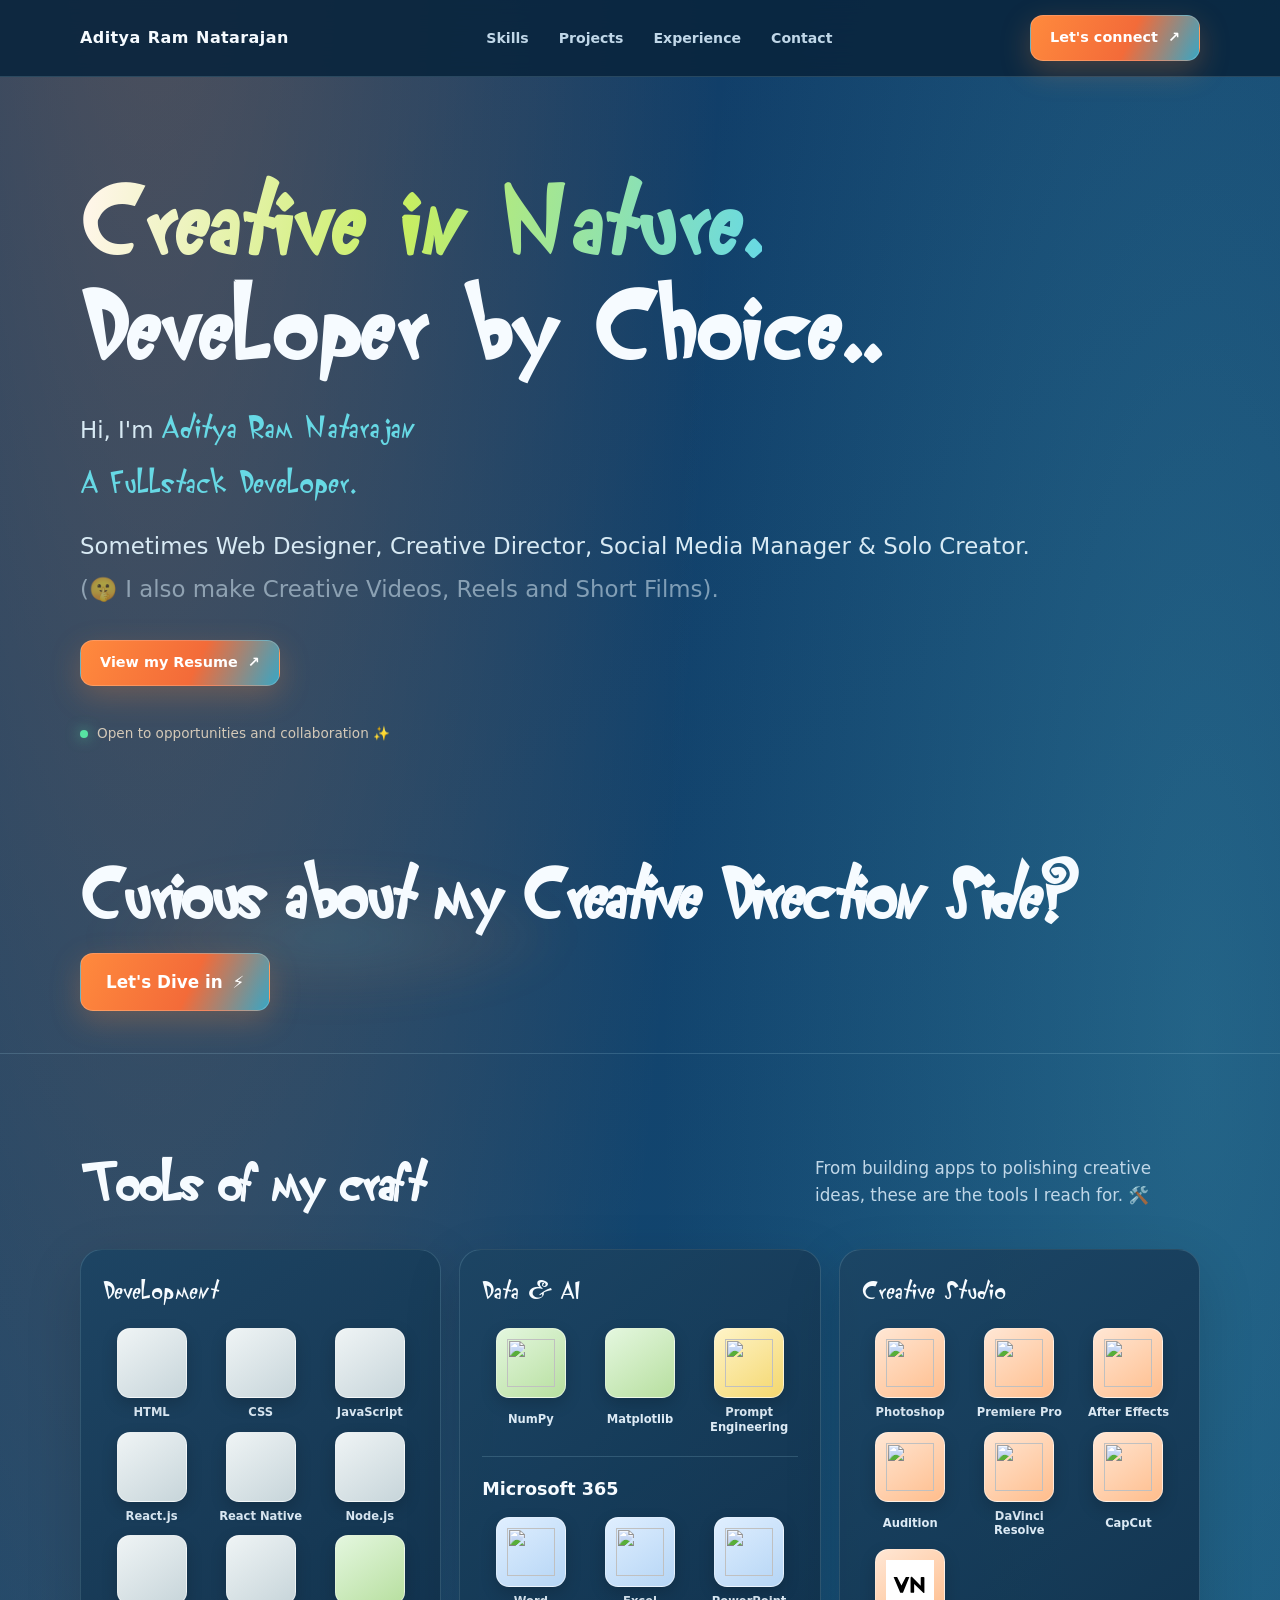
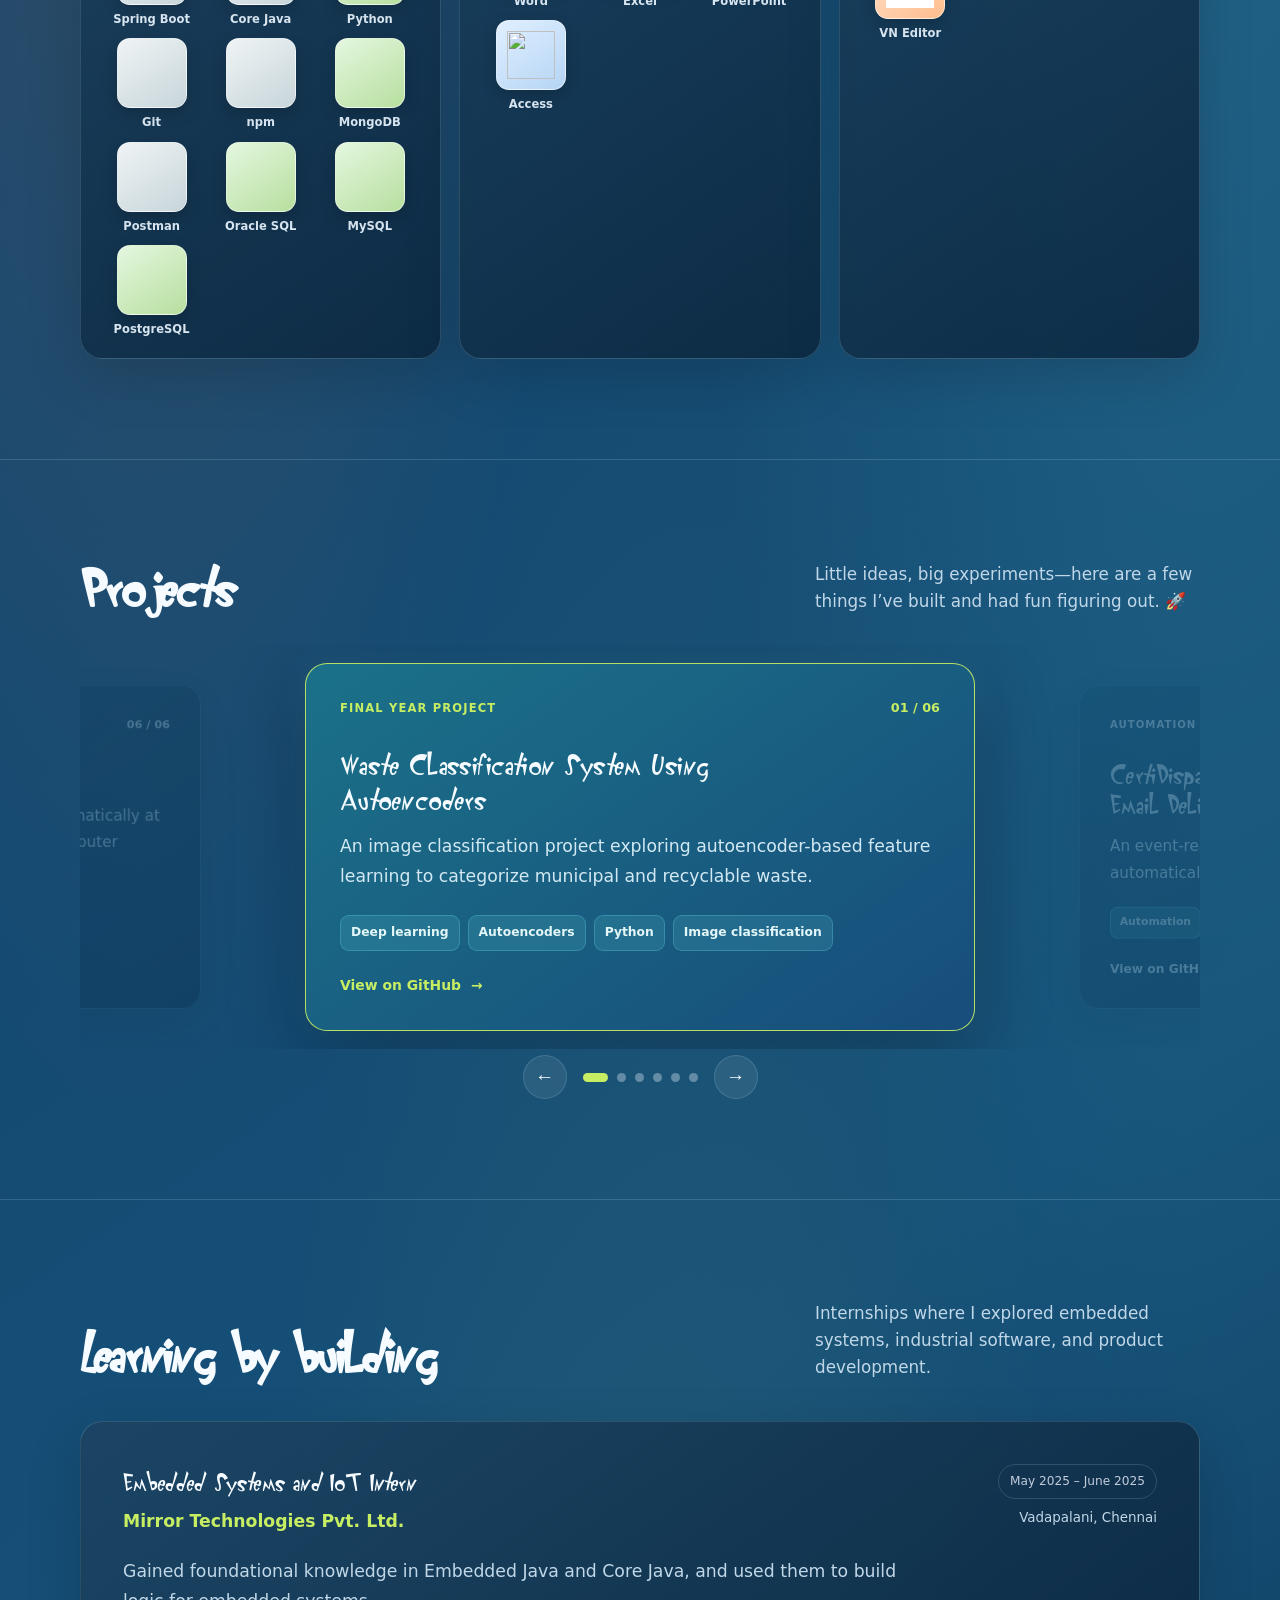
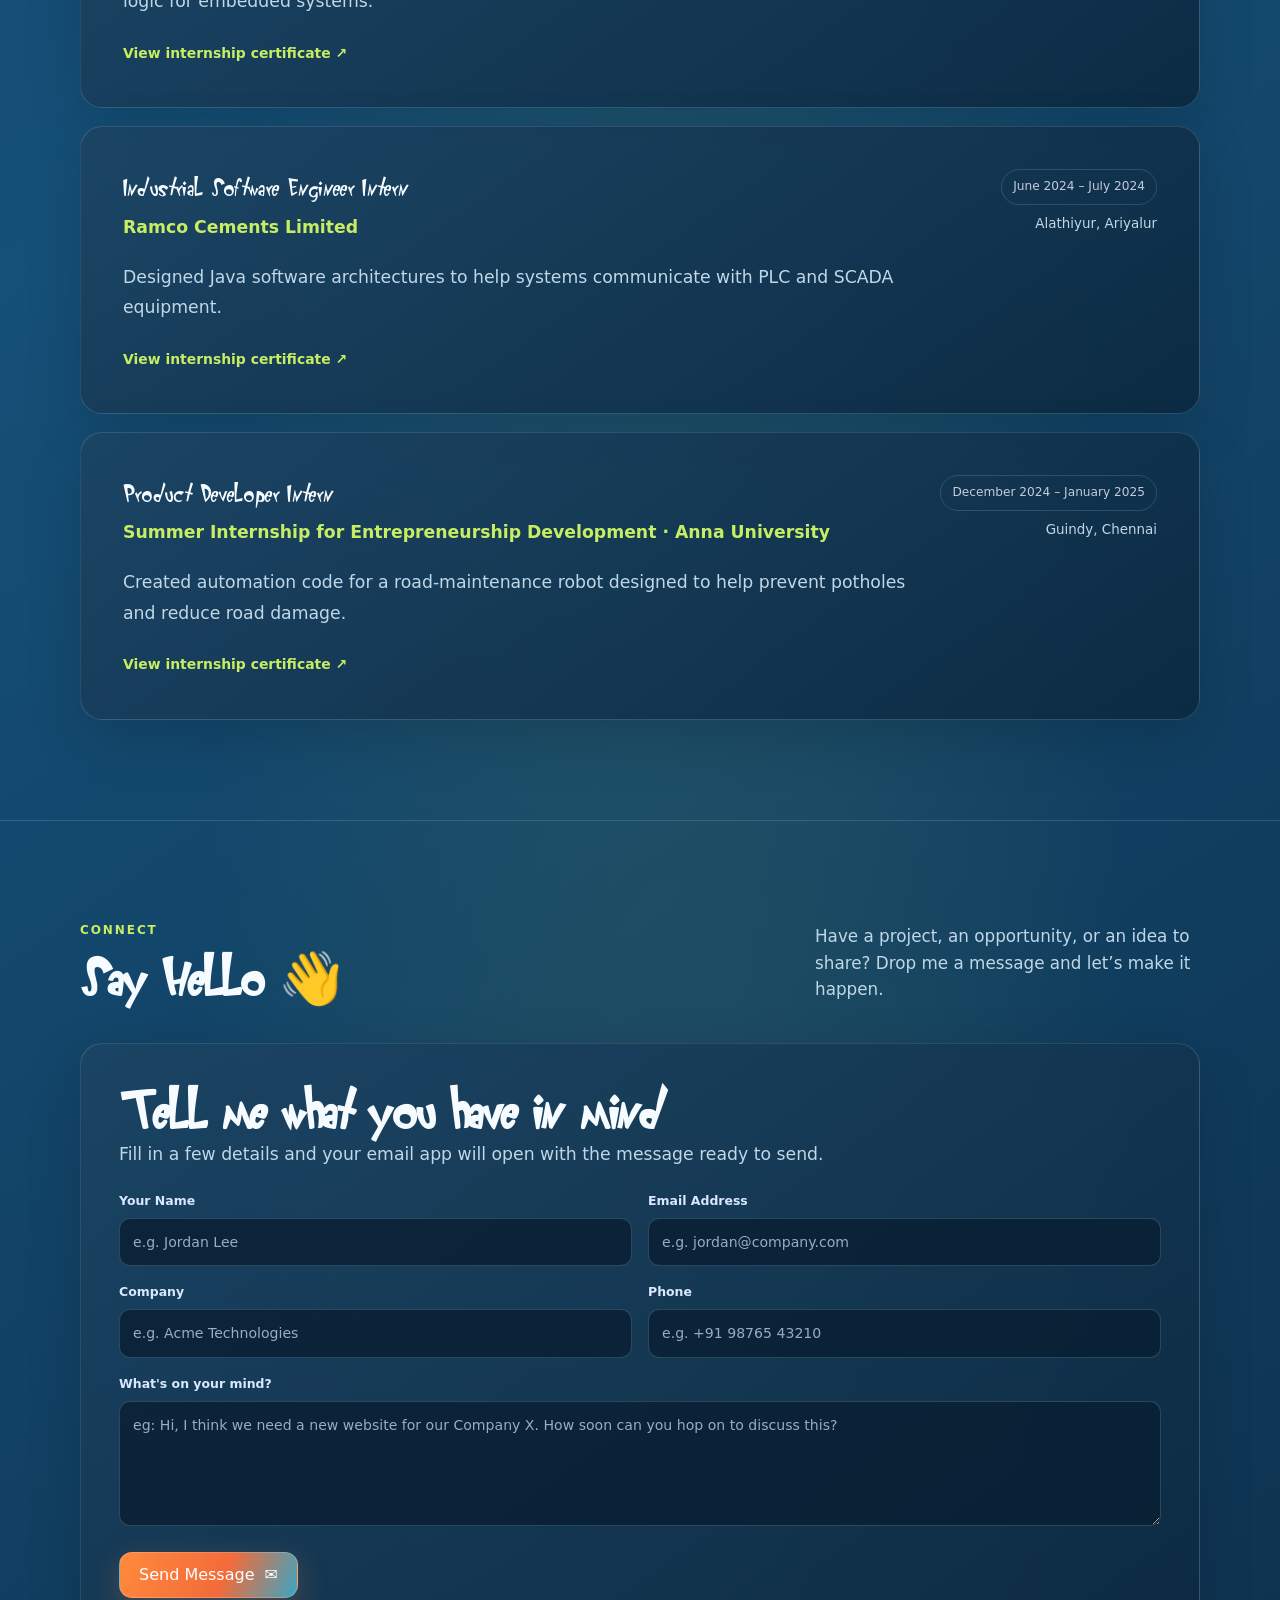
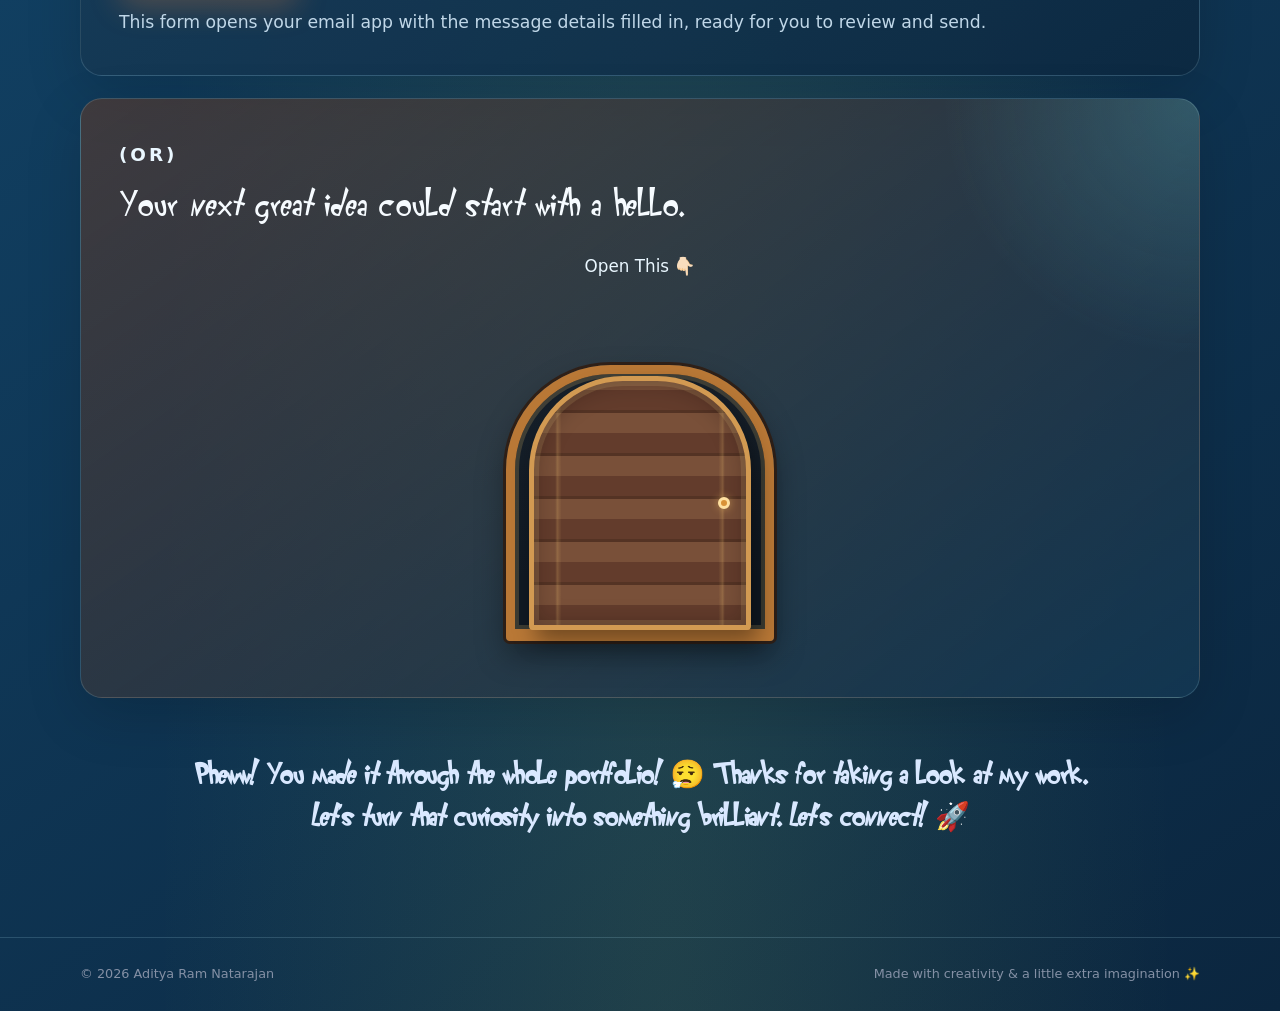
==== index.html @ f4329c9a "Rename Landing-Page.html to index.html" ====
<!DOCTYPE html>
<html lang="en">
<head>
  <meta charset="UTF-8">
  <meta name="viewport" content="width=device-width, initial-scale=1.0">
  <meta name="theme-color" content="#103b66">
  <meta name="description" content="Aditya Ram Natarajan's portfolio: creative work, developer projects, skills, experience, and contact information.">
  <title>About Me | Aditya Ram Natarajan</title>
  <link rel="preconnect" href="https://api.fontshare.com">
  <link href="https://api.fontshare.com/v2/css?f[]=clash-display@400,500,600,700,800&display=swap" rel="stylesheet">
  <link href="https://cdn.jsdelivr.net/gh/devicons/devicon@latest/devicon.min.css" rel="stylesheet">
  <link rel="icon" type="image/svg+xml" href="favicon.svg">
  <link rel="shortcut icon" href="favicon.svg" type="image/svg+xml">
  <link rel="stylesheet" href="Landing-Page.css">
</head>
<body>
  <div class="nsr-loader" id="nsrLoader" role="status" aria-label="Loading Aditya Ram Natarajan's portfolio">
    <div class="nsr-loader-chip" aria-hidden="true">
      <span>NSR</span>
    </div>
    <p class="nsr-loader-status" id="nsrLoaderStatus" aria-live="polite">SYSTEM INITIALIZING: STAGE RED...</p>
  </div>

  <header class="site-header">
    <nav class="nav container" aria-label="Main navigation">
      <a class="brand" href="#home">Aditya Ram Natarajan</a>
      <div class="nav-links">
        <a href="#skills">Skills</a>
        <a href="#projects">Projects</a>
        <a href="#experience">Experience</a>
        <a href="#contact">Contact</a>
      </div>
      <a class="button" href="#contact">Let's connect <span aria-hidden="true">↗</span></a>
    </nav>
  </header>

  <main>
    <section class="hero container" id="home">
      <div class="hero-copy">
        <h1><span class="gradient-text">Creative in Nature.</span><br>Developer by Choice..</h1>
        <p class="hero-description">
          Hi, I'm <span class="hero-name">Aditya Ram Natarajan</span><br>
          <span class="hero-name">A Fullstack Developer.</span>
        </p>
        <p class="hero-description">Sometimes Web Designer, Creative Director, Social Media Manager &amp; Solo Creator.<br><span class="quiet-flex">(🤫 I also make Creative Videos, Reels and Short Films).</span></p>
        <div class="hero-actions">
          <a class="button" href="Final_Resume_Updated_11-10.pdf" target="_blank" rel="noopener noreferrer">View my Resume <span aria-hidden="true">↗</span></a>
        </div>
        <span class="availability">Open to opportunities and collaboration ✨</span>
      </div>
    </section>

    <section class="dive-card container" aria-label="Behind the scenes">
      <div>
        <h2>Curious about my Creative Direction Side?</h2>
      </div>
      <a class="button" href="behind-the-scenes.html">Let's Dive in <span aria-hidden="true">⚡</span></a>
    </section>

    <section class="section" id="skills">
      <div class="container">
        <div class="section-heading">
          <div>
            <h2>Tools of my craft</h2>
          </div>
          <p class="section-intro">From building apps to polishing creative ideas, these are the tools I reach for. 🛠️</p>
        </div>
        <div class="skill-groups">
          <article class="skill-group">
            <h3>Development</h3>
            <div class="skill-tiles">
              <div class="skill-tile"><span class="skill-symbol"><i class="devicon-html5-plain colored" aria-hidden="true"></i></span><span>HTML</span></div>
              <div class="skill-tile"><span class="skill-symbol"><i class="devicon-css3-plain colored" aria-hidden="true"></i></span><span>CSS</span></div>
              <div class="skill-tile"><span class="skill-symbol"><i class="devicon-javascript-plain colored" aria-hidden="true"></i></span><span>JavaScript</span></div>
              <div class="skill-tile"><span class="skill-symbol"><i class="devicon-react-original colored" aria-hidden="true"></i></span><span>React.js</span></div>
              <div class="skill-tile"><span class="skill-symbol"><i class="devicon-react-original colored" aria-hidden="true"></i></span><span>React Native</span></div>
              <div class="skill-tile"><span class="skill-symbol"><i class="devicon-nodejs-plain colored" aria-hidden="true"></i></span><span>Node.js</span></div>
              <div class="skill-tile"><span class="skill-symbol"><i class="devicon-spring-original colored" aria-hidden="true"></i></span><span>Spring Boot</span></div>
              <div class="skill-tile"><span class="skill-symbol"><i class="devicon-java-plain colored" aria-hidden="true"></i></span><span>Core Java</span></div>
              <div class="skill-tile"><span class="skill-symbol data"><i class="devicon-python-plain colored" aria-hidden="true"></i></span><span>Python</span></div>
              <div class="skill-tile"><span class="skill-symbol"><i class="devicon-git-plain colored" aria-hidden="true"></i></span><span>Git</span></div>
              <div class="skill-tile"><span class="skill-symbol"><i class="devicon-npm-original-wordmark colored" aria-hidden="true"></i></span><span>npm</span></div>
              <div class="skill-tile"><span class="skill-symbol data"><i class="devicon-mongodb-plain colored" aria-hidden="true"></i></span><span>MongoDB</span></div>
              <div class="skill-tile"><span class="skill-symbol"><i class="devicon-postman-plain colored" aria-hidden="true"></i></span><span>Postman</span></div>
              <div class="skill-tile"><span class="skill-symbol data"><i class="devicon-oracle-original colored" aria-hidden="true"></i></span><span>Oracle SQL</span></div>
              <div class="skill-tile"><span class="skill-symbol data"><i class="devicon-mysql-plain colored" aria-hidden="true"></i></span><span>MySQL</span></div>
              <div class="skill-tile"><span class="skill-symbol data"><i class="devicon-postgresql-plain colored" aria-hidden="true"></i></span><span>PostgreSQL</span></div>
            </div>
          </article>

          <article class="skill-group">
            <h3>Data &amp; AI</h3>
            <div class="skill-tiles">
              <div class="skill-tile"><span class="skill-symbol data"><img src="https://img.icons8.com/color/96/numpy.png" alt="" aria-hidden="true"></span><span>NumPy</span></div>
              <div class="skill-tile"><span class="skill-symbol data"><i class="devicon-matplotlib-plain colored" aria-hidden="true"></i></span><span>Matplotlib</span></div>
              <div class="skill-tile"><span class="skill-symbol ai"><img src="https://img.icons8.com/fluency/96/claude.png" alt="" aria-hidden="true"></span><span>Prompt Engineering</span></div>
            </div>
            <h4 class="skill-subgroup-title">Microsoft 365</h4>
            <div class="skill-tiles">
              <div class="skill-tile"><span class="skill-symbol microsoft"><img src="https://img.icons8.com/color/96/microsoft-word-2019--v2.png" alt="" aria-hidden="true"></span><span>Word</span></div>
              <div class="skill-tile"><span class="skill-symbol microsoft"><img src="https://img.icons8.com/color/96/microsoft-excel-2019--v1.png" alt="" aria-hidden="true"></span><span>Excel</span></div>
              <div class="skill-tile"><span class="skill-symbol microsoft"><img src="https://img.icons8.com/color/96/microsoft-powerpoint-2019--v1.png" alt="" aria-hidden="true"></span><span>PowerPoint</span></div>
              <div class="skill-tile"><span class="skill-symbol microsoft"><img src="https://img.icons8.com/color/96/microsoft-access-2019--v1.png" alt="" aria-hidden="true"></span><span>Access</span></div>
            </div>
          </article>

          <article class="skill-group">
            <h3>Creative Studio</h3>
            <div class="skill-tiles">
              <div class="skill-tile"><span class="skill-symbol creative"><img src="https://img.icons8.com/color/96/adobe-photoshop.png" alt="" aria-hidden="true"></span><span>Photoshop</span></div>
              <div class="skill-tile"><span class="skill-symbol creative"><img src="https://img.icons8.com/color/96/adobe-premiere-pro.png" alt="" aria-hidden="true"></span><span>Premiere Pro</span></div>
              <div class="skill-tile"><span class="skill-symbol creative"><img src="https://img.icons8.com/color/96/adobe-after-effects.png" alt="" aria-hidden="true"></span><span>After Effects</span></div>
              <div class="skill-tile"><span class="skill-symbol creative"><img src="https://img.icons8.com/color/96/adobe-audition.png" alt="" aria-hidden="true"></span><span>Audition</span></div>
              <div class="skill-tile"><span class="skill-symbol creative"><img src="https://img.icons8.com/color/96/davinci-resolve.png" alt="" aria-hidden="true"></span><span>DaVinci Resolve</span></div>
              <div class="skill-tile"><span class="skill-symbol creative"><img src="https://upload.wikimedia.org/wikipedia/commons/0/0c/Capcut-icon.png" alt="" aria-hidden="true"></span><span>CapCut</span></div>
              <div class="skill-tile"><span class="skill-symbol creative"><img src="data:image/svg+xml,%3Csvg xmlns='http://www.w3.org/2000/svg' viewBox='0 0 600 600'%3E%3Crect width='600' height='600' fill='white'/%3E%3Cpath d='M95 211h44l54 109 55-109h44l-80 198h-34zM318 211q-11 0-11 12v176q0 11 11 11h23q11 0 11-11V299l114 110q14 11 14-7V222q0-11-11-11h-24q-11 0-11 11v101L321 207q-3-2-3 4z' fill='black'/%3E%3C/svg%3E" alt="" aria-hidden="true"></span><span>VN Editor</span></div>
            </div>
          </article>

        </div>
      </div>
    </section>

    <section class="section" id="projects">
      <div class="container">
        <div class="section-heading">
          <div>
            <h2>Projects</h2>
          </div>
          <p class="section-intro">Little ideas, big experiments—here are a few things I’ve built and had fun figuring out. 🚀</p>
        </div>
        <div class="project-carousel" aria-label="Project showcase">
          <div class="project-viewport" id="projectViewport">
            <div class="project-grid" id="projectTrack">
          <article class="project-card">
            <div>
              <div class="project-topline">
                <span class="project-type">Final year project</span>
                <span class="project-number">01 / 06</span>
              </div>
              <h3>Waste Classification System Using Autoencoders</h3>
              <p>An image classification project exploring autoencoder-based feature learning to categorize municipal and recyclable waste.</p>
              <div class="skill-list">
                <span class="tag">Deep learning</span>
                <span class="tag">Autoencoders</span>
                <span class="tag">Python</span>
                <span class="tag">Image classification</span>
              </div>
            </div>
            <div class="project-links">
              <a class="text-link" href="https://github.com/NitroBl4ze/Final-Year-Project" target="_blank" rel="noopener noreferrer">View on GitHub <span aria-hidden="true">→</span></a>
            </div>
          </article>

          <article class="project-card">
            <div>
              <div class="project-topline">
                <span class="project-type">Automation</span>
                <span class="project-number">02 / 06</span>
              </div>
              <h3>CertiDispatch: Automated Certificates &amp; Email Delivery</h3>
              <p>An event-ready tool that generates personalized certificates and automatically emails them to the addresses provided.</p>
              <div class="skill-list">
                <span class="tag">Automation</span>
                <span class="tag">SMTP</span>
                <span class="tag">Dynamic graphics</span>
                <span class="tag">Python</span>
              </div>
            </div>
            <div class="project-links">
              <a class="text-link" href="https://github.com/NitroBl4ze/Automated-Certificate-Generator" target="_blank" rel="noopener noreferrer">View on GitHub <span aria-hidden="true">→</span></a>
            </div>
          </article>

          <article class="project-card">
            <div>
              <div class="project-topline">
                <span class="project-type">Hackathon countdown</span>
                <span class="project-number">03 / 06</span>
              </div>
              <h3>24 Hours, One Big Hackathon</h3>
              <p>I made a countdown website for our college hackathon, so everyone could see exactly how long was left before the coding chaos began. ⏳</p>
              <div class="skill-list">
                <span class="tag">Web design</span>
                <span class="tag">Countdown timer</span>
                <span class="tag">Hackathon</span>
              </div>
            </div>
            <div class="project-links">
              <a class="text-link" href="https://github.com/NitroBl4ze/techno-a-thon-website-3" target="_blank" rel="noopener noreferrer">View on GitHub <span aria-hidden="true">→</span></a>
            </div>
          </article>

          <article class="project-card">
            <div>
              <div class="project-topline">
                <span class="project-type">Mini game</span>
                <span class="project-number">04 / 06</span>
              </div>
              <h3>Tic-Tac-Toe: Your Move!</h3>
              <p>Yep, it’s the classic Xs-and-Os showdown. I built it so you can start a quick match and see who’s the real champion. 🎮</p>
              <div class="skill-list">
                <span class="tag">JavaScript</span>
                <span class="tag">Game logic</span>
                <span class="tag">Interactive UI</span>
              </div>
            </div>
            <div class="project-links">
              <a class="text-link" href="https://github.com/NitroBl4ze/TIC-TAC-TOE" target="_blank" rel="noopener noreferrer">View on GitHub <span aria-hidden="true">→</span></a>
            </div>
          </article>

          <article class="project-card">
            <div>
              <div class="project-topline">
                <span class="project-type">Photo tool</span>
                <span class="project-number">05 / 06</span>
              </div>
              <h3>Photo Glow-Up</h3>
              <p>I added ready-to-use presets that give photos a quick glow-up right on the website. Pick a look, try it out, and see the difference. 📸</p>
              <div class="skill-list">
                <span class="tag">Image processing</span>
                <span class="tag">Photo presets</span>
                <span class="tag">Web app</span>
              </div>
            </div>
            <div class="project-links">
              <a class="text-link" href="https://github.com/NitroBl4ze/Photo-Enhancer" target="_blank" rel="noopener noreferrer">View on GitHub <span aria-hidden="true">→</span></a>
            </div>
          </article>

          <article class="project-card">
            <div>
              <div class="project-topline">
                <span class="project-type">Email automation</span>
                <span class="project-number">06 / 06</span>
              </div>
              <h3>Mail on Autopilot</h3>
              <p>Need an email to go out later? This project sends it automatically at the time you set—so you can schedule it and let the computer handle the clock. ✉️</p>
              <div class="skill-list">
                <span class="tag">Automation</span>
                <span class="tag">Email scheduling</span>
                <span class="tag">Python</span>
              </div>
            </div>
            <div class="project-links">
              <a class="text-link" href="https://github.com/NitroBl4ze/Autonomous_Mailer" target="_blank" rel="noopener noreferrer">View on GitHub <span aria-hidden="true">→</span></a>
            </div>
          </article>
        </div>
          </div>
          <div class="carousel-controls" aria-label="Project carousel controls">
            <button class="carousel-arrow" id="projectPrevious" type="button" aria-label="Previous project">←</button>
            <div class="project-dots" id="projectDots" aria-label="Choose a project"></div>
            <button class="carousel-arrow" id="projectNext" type="button" aria-label="Next project">→</button>
          </div>
          <p class="project-announcement" id="projectAnnouncement" aria-live="polite"></p>
        </div>
      </div>
    </section>

    <section class="section" id="experience">
      <div class="container">
        <div class="section-heading">
          <div>
            <h2>Learning by building</h2>
          </div>
          <p class="section-intro">Internships where I explored embedded systems, industrial software, and product development.</p>
        </div>
        <div class="experience-list">
          <article class="experience-card">
            <div class="experience-head">
              <div>
                <h3>Embedded Systems and IoT Intern</h3>
                <p class="experience-company">Mirror Technologies Pvt. Ltd.</p>
              </div>
              <div class="experience-meta">
                <span class="experience-period">May 2025 – June 2025</span>
                <span class="experience-location">Vadapalani, Chennai</span>
              </div>
            </div>
            <p>Gained foundational knowledge in Embedded Java and Core Java, and used them to build logic for embedded systems.</p>
            <a class="text-link experience-certificate" href="https://drive.google.com/file/d/11ELmcXrJ3m3q5NQqXTus9BMChPytBh-D/view" target="_blank" rel="noopener noreferrer">View internship certificate <span aria-hidden="true">↗</span></a>
          </article>

          <article class="experience-card">
            <div class="experience-head">
              <div>
                <h3>Industrial Software Engineer Intern</h3>
                <p class="experience-company">Ramco Cements Limited</p>
              </div>
              <div class="experience-meta">
                <span class="experience-period">June 2024 – July 2024</span>
                <span class="experience-location">Alathiyur, Ariyalur</span>
              </div>
            </div>
            <p>Designed Java software architectures to help systems communicate with PLC and SCADA equipment.</p>
            <a class="text-link experience-certificate" href="https://drive.google.com/file/d/19Kz7MckWPvyuQjIgIzLwN07X3yTgX30w/view" target="_blank" rel="noopener noreferrer">View internship certificate <span aria-hidden="true">↗</span></a>
          </article>

          <article class="experience-card">
            <div class="experience-head">
              <div>
                <h3>Product Developer Intern</h3>
                <p class="experience-company">Summer Internship for Entrepreneurship Development · Anna University</p>
              </div>
              <div class="experience-meta">
                <span class="experience-period">December 2024 – January 2025</span>
                <span class="experience-location">Guindy, Chennai</span>
              </div>
            </div>
            <p>Created automation code for a road-maintenance robot designed to help prevent potholes and reduce road damage.</p>
            <a class="text-link experience-certificate" href="https://drive.google.com/file/d/1A4L5hZHtPOMm3KbU3vC1iD2SVVCl8kJG/view?usp=sharing" target="_blank" rel="noopener noreferrer">View internship certificate <span aria-hidden="true">↗</span></a>
          </article>
        </div>
      </div>
    </section>

    <section class="section" id="contact">
      <div class="container">
        <div class="section-heading">
          <div>
            <p class="section-kicker">Connect</p>
            <h2>Say Hello 👋</h2>
          </div>
          <p class="section-intro">Have a project, an opportunity, or an idea to share? Drop me a message and let’s make it happen.</p>
        </div>
        <div class="contact-layout">
          <div class="contact-card">
            <h2>Tell me what you have in mind</h2>
            <p>Fill in a few details and your email app will open with the message ready to send.</p>
            <form class="contact-form" id="contactForm">
              <div class="form-field">
                <label for="contactName">Your Name</label>
                <input id="contactName" name="name" type="text" autocomplete="name" placeholder="e.g. Jordan Lee" required>
              </div>
              <div class="form-field">
                <label for="contactEmail">Email Address</label>
                <input id="contactEmail" name="email" type="email" autocomplete="email" placeholder="e.g. jordan@company.com" required>
              </div>
              <div class="form-field">
                <label for="contactCompany">Company</label>
                <input id="contactCompany" name="company" type="text" autocomplete="organization" placeholder="e.g. Acme Technologies">
              </div>
              <div class="form-field">
                <label for="contactPhone">Phone</label>
                <input id="contactPhone" name="phone" type="tel" autocomplete="tel" placeholder="e.g. +91 98765 43210">
              </div>
              <div class="form-field form-field-full">
                <label for="contactMessage">What's on your mind?</label>
                <textarea id="contactMessage" name="message" placeholder="eg: Hi, I think we need a new website for our Company X. How soon can you hop on to discuss this?" required></textarea>
              </div>
              <button class="button form-submit" type="submit">Send Message <span aria-hidden="true">✉️</span></button>
              <p class="form-note">This form opens your email app with the message details filled in, ready for you to review and send.</p>
            </form>
          </div>
          <aside class="contact-card contact-note">
            <p class="eyebrow contact-or">(OR)</p>
            <h3>Your next great idea could start with a hello.</h3>
            <div class="social-drawer" id="socialDrawer">
              <span class="drawer-prompt">Open This 👇🏻</span>
              <div class="drawer-stage">
                <div class="doorway" aria-hidden="true"></div>
                <div class="door-glow" aria-hidden="true"></div>
                <div class="door-panel" aria-hidden="true"></div>
                <div class="drawer-links" id="drawerLinks" inert>
                  <a class="drawer-link" href="https://www.instagram.com/adityaram.natarajan/" target="_blank" rel="noopener noreferrer" aria-label="Instagram" title="Instagram"><img src="https://img.icons8.com/fluency/96/instagram-new.png" alt="" aria-hidden="true"></a>
                  <a class="drawer-link" href="https://github.com/NitroBl4ze" target="_blank" rel="noopener noreferrer" aria-label="GitHub" title="GitHub"><img src="https://img.icons8.com/ios-filled/96/github.png" alt="" aria-hidden="true"></a>
                  <a class="drawer-link" href="https://www.linkedin.com/in/aditya-ram-vaitheeswaran/" target="_blank" rel="noopener noreferrer" aria-label="LinkedIn" title="LinkedIn"><img src="https://img.icons8.com/color/96/linkedin.png" alt="" aria-hidden="true"></a>
                  <a class="drawer-link" href="mailto:adityaramnatarajan@gmail.com" target="_blank" rel="noopener noreferrer" aria-label="Gmail" title="Gmail"><img src="https://img.icons8.com/color/96/gmail-new.png" alt="" aria-hidden="true"></a>
                  <a class="drawer-link" href="https://adityaram-workprofile-info.netlify.app" target="_blank" rel="noopener noreferrer" aria-label="Old website" title="Old website"><img src="https://img.icons8.com/color/96/domain.png" alt="" aria-hidden="true"></a>
                </div>
                <button class="drawer-trigger" id="drawerTrigger" type="button" aria-expanded="false" aria-controls="drawerLinks">
                  <span class="drawer-trigger-label">Open quick connect drawer</span>
                </button>
              </div>
            </div>
          </aside>
        </div>
        <h2 class="closing-note">Pheww! You made it through the whole portfolio! 😮‍💨 Thanks for taking a look at my work. Let’s turn that curiosity into something brilliant. Let’s connect! 🚀</h2>
      </div>
    </section>
  </main>

  <footer class="site-footer">
    <div class="footer-inner container">
      <span>© <span id="year">2026</span> Aditya Ram Natarajan</span>
      <span>Made with creativity &amp; a little extra imagination ✨</span>
    </div>
  </footer>
  <button class="rocket-button" id="rocketButton" type="button" aria-label="Launch rocket to scroll to top" title="Back to top" aria-hidden="true" disabled>🚀</button>
  <script>
    document.getElementById("year").textContent = new Date().getFullYear();

    const nsrLoader = document.getElementById("nsrLoader");
    const nsrLoaderStatus = document.getElementById("nsrLoaderStatus");
    const prefersReducedMotion = window.matchMedia("(prefers-reduced-motion: reduce)").matches;

    window.setTimeout(() => {
      nsrLoader.classList.add("is-ready");
      nsrLoaderStatus.textContent = "BLUE CHIP ACTIVATED // NSR EXPERIENCE READY";
    }, prefersReducedMotion ? 0 : 700);

    window.setTimeout(() => {
      nsrLoader.classList.add("is-hidden");
      nsrLoader.setAttribute("aria-hidden", "true");
    }, prefersReducedMotion ? 300 : 2100);

    const contactForm = document.getElementById("contactForm");
    contactForm.addEventListener("submit", (event) => {
      event.preventDefault();
      const formData = new FormData(contactForm);
      const message = [
        `Name: ${formData.get("name")}`,
        `Email: ${formData.get("email")}`,
        `Company: ${formData.get("company") || "Not provided"}`,
        `Phone: ${formData.get("phone") || "Not provided"}`,
        "",
        formData.get("message")
      ].join("\n");
      const subject = encodeURIComponent("Portfolio enquiry");
      window.location.href = `mailto:adityaramnatarajan@gmail.com?subject=${subject}&body=${encodeURIComponent(message)}`;
    });

    const socialDrawer = document.getElementById("socialDrawer");
    const drawerTrigger = document.getElementById("drawerTrigger");
    const drawerLinks = document.getElementById("drawerLinks");
    let drawerPinnedOpen = false;

    function setDrawerOpen(isOpen) {
      socialDrawer.classList.toggle("is-open", isOpen);
      drawerTrigger.setAttribute("aria-expanded", String(isOpen));
      drawerLinks.inert = !isOpen;
    }

    socialDrawer.addEventListener("pointerenter", () => setDrawerOpen(true));
    socialDrawer.addEventListener("pointerleave", () => {
      if (!drawerPinnedOpen && !socialDrawer.contains(document.activeElement)) {
        setDrawerOpen(false);
      }
    });
    socialDrawer.addEventListener("focusin", () => setDrawerOpen(true));
    socialDrawer.addEventListener("focusout", (event) => {
      if (!drawerPinnedOpen && !socialDrawer.matches(":hover") && !socialDrawer.contains(event.relatedTarget)) {
        setDrawerOpen(false);
      }
    });
    drawerTrigger.addEventListener("click", () => {
      drawerPinnedOpen = !drawerPinnedOpen;
      if (!drawerPinnedOpen) drawerTrigger.blur();
      setDrawerOpen(drawerPinnedOpen || socialDrawer.matches(":hover"));
    });

    const projectViewport = document.getElementById("projectViewport");
    const projectTrack = document.getElementById("projectTrack");
    const projectCards = Array.from(projectTrack.querySelectorAll(".project-card"));
    const projectDots = document.getElementById("projectDots");
    const projectAnnouncement = document.getElementById("projectAnnouncement");
    const reducedMotion = window.matchMedia("(prefers-reduced-motion: reduce)");
    const firstProjectClone = projectCards[0].cloneNode(true);
    const lastProjectClone = projectCards[projectCards.length - 1].cloneNode(true);
    firstProjectClone.dataset.clone = "true";
    lastProjectClone.dataset.clone = "true";
    const projectSlides = [lastProjectClone, ...projectCards, firstProjectClone];
    projectSlides.forEach((slide) => {
      slide.setAttribute("aria-hidden", "true");
      slide.inert = true;
    });
    projectTrack.insertBefore(lastProjectClone, projectCards[0]);
    projectTrack.append(firstProjectClone);
    let activeProject = 0;
    let activeProjectSlide = projectCards[0];
    let projectTimer;
    let pointerStartX = null;
    let pointerStartY = null;
    let suppressClick = false;

    const projectDotButtons = projectCards.map((card, index) => {
      const button = document.createElement("button");
      button.className = "project-dot";
      button.type = "button";
      button.setAttribute("aria-label", `Show project ${index + 1}: ${card.querySelector("h3").textContent}`);
      button.addEventListener("click", () => {
        const direction = index === 0 && activeProject === projectCards.length - 1
          ? 1
          : index === projectCards.length - 1 && activeProject === 0
            ? -1
            : index > activeProject ? 1 : -1;
        showProject(index, direction);
      });
      projectDots.append(button);
      return button;
    });

    function setActiveProjectSlide(slide) {
      activeProjectSlide = slide;
      projectSlides.forEach((projectSlide) => {
        const isActive = projectSlide === slide;
        projectSlide.classList.toggle("is-active", isActive);
        projectSlide.setAttribute("aria-hidden", String(!isActive || projectSlide.dataset.clone === "true"));
        projectSlide.inert = !isActive || projectSlide.dataset.clone === "true";
      });
      const centeredOffset = (projectViewport.clientWidth - slide.offsetWidth) / 2 - slide.offsetLeft;
      projectTrack.style.transform = `translateX(${centeredOffset}px)`;
    }

    function showProject(index, direction = 1) {
      const previousProject = activeProject;
      activeProject = (index + projectCards.length) % projectCards.length;
      const isForwardWrap = previousProject === projectCards.length - 1 && activeProject === 0 && direction > 0;
      const isBackwardWrap = previousProject === 0 && activeProject === projectCards.length - 1 && direction < 0;
      const targetSlide = isForwardWrap
        ? firstProjectClone
        : isBackwardWrap ? lastProjectClone : projectCards[activeProject];
      setActiveProjectSlide(targetSlide);
      projectDotButtons.forEach((button, buttonIndex) => {
        button.setAttribute("aria-current", String(buttonIndex === activeProject));
      });
      projectAnnouncement.textContent = `Project ${activeProject + 1} of ${projectCards.length}: ${projectCards[activeProject].querySelector("h3").textContent}`;
    }

    projectTrack.addEventListener("transitionend", (event) => {
      if (event.target !== projectTrack || event.propertyName !== "transform") return;
      if (activeProjectSlide !== firstProjectClone && activeProjectSlide !== lastProjectClone) return;

      projectTrack.style.transition = "none";
      setActiveProjectSlide(projectCards[activeProject]);
      void projectTrack.offsetWidth;
      projectTrack.style.transition = "";
    });

    function stopProjectTimer() {
      window.clearInterval(projectTimer);
      projectTimer = undefined;
    }

    function startProjectTimer() {
      stopProjectTimer();
      if (!reducedMotion.matches && !document.hidden) {
        projectTimer = window.setInterval(() => showProject(activeProject + 1), 6000);
      }
    }

    document.getElementById("projectNext").addEventListener("click", () => showProject(activeProject + 1, 1));
    document.getElementById("projectPrevious").onclick = () => showProject(activeProject - 1, -1);
    projectViewport.addEventListener("pointerdown", (event) => {
      if (event.pointerType === "mouse" && event.button !== 0) return;
      pointerStartX = event.clientX;
      pointerStartY = event.clientY;
    });
    projectViewport.addEventListener("pointerup", (event) => {
      if (pointerStartX === null || pointerStartY === null) return;
      const deltaX = event.clientX - pointerStartX;
      const deltaY = event.clientY - pointerStartY;
      if (Math.abs(deltaX) > 45 && Math.abs(deltaX) > Math.abs(deltaY)) {
        showProject(activeProject + (deltaX > 0 ? 1 : -1), deltaX > 0 ? 1 : -1);
        suppressClick = true;
        window.setTimeout(() => { suppressClick = false; }, 0);
      }
      pointerStartX = null;
      pointerStartY = null;
    });
    projectViewport.addEventListener("pointercancel", () => {
      pointerStartX = null;
      pointerStartY = null;
    });
    projectViewport.addEventListener("click", (event) => {
      if (suppressClick) {
        event.preventDefault();
        event.stopPropagation();
        suppressClick = false;
      }
    }, true);
    projectViewport.addEventListener("mouseenter", stopProjectTimer);
    projectViewport.addEventListener("mouseleave", startProjectTimer);
    projectViewport.addEventListener("focusin", stopProjectTimer);
    projectViewport.addEventListener("focusout", (event) => {
      if (!projectViewport.contains(event.relatedTarget)) startProjectTimer();
    });
    document.addEventListener("visibilitychange", startProjectTimer);
    reducedMotion.addEventListener("change", startProjectTimer);
    window.addEventListener("resize", () => showProject(activeProject));
    projectTrack.style.transition = "none";
    showProject(0);
    void projectTrack.offsetWidth;
    projectTrack.style.transition = "";
    startProjectTimer();

    const rocketButton = document.getElementById("rocketButton");
    const contactSection = document.getElementById("contact");
    const contactObserver = new IntersectionObserver(([entry]) => {
      const shouldShow = entry.isIntersecting || entry.boundingClientRect.top < 0;
      rocketButton.classList.toggle("is-visible", shouldShow);
      rocketButton.setAttribute("aria-hidden", String(!shouldShow));
      rocketButton.disabled = !shouldShow;
    });
    contactObserver.observe(contactSection);

    rocketButton.addEventListener("click", () => {
      rocketButton.classList.remove("launching");
      void rocketButton.offsetWidth;
      rocketButton.classList.add("launching");
      window.scrollTo({ top: 0, behavior: "smooth" });
      rocketButton.addEventListener("animationend", () => {
        rocketButton.classList.remove("launching");
      }, { once: true });
    });
  </script>
</body>
</html>
---- Landing-Page.css ----
@font-face {
      font-family: "Klunder Script";
      src: url("./Klunder-Script-Regular.otf") format("opentype");
      font-style: normal;
      font-weight: 400;
      font-display: swap;
    }

    :root {
      color-scheme: dark;
      --bg: #101a32;
      --surface: rgba(21, 34, 61, 0.86);
      --surface-strong: #15223d;
      --text: #f5f8ff;
      --muted: #b7c5dc;
      --line: rgba(177, 204, 245, 0.17);
      --red: #e63946;
      --gold: #ffffff;
      --blue: #244d8f;
      --cyan: #8cc8ff;
      --page-width: 1120px;
    }

    *,
    *::before,
    *::after {
      box-sizing: border-box;
    }

    html {
      scroll-behavior: smooth;
      scroll-padding-top: 90px;
    }

    body {
      margin: 0;
      overflow-x: hidden;
      background:
        radial-gradient(ellipse at 12% -8%, rgba(230, 57, 70, 0.24), transparent 36rem),
        radial-gradient(ellipse at 94% 18%, rgba(50, 102, 184, 0.22), transparent 34rem),
        linear-gradient(145deg, #101a32 0%, #152748 52%, #0b1222 100%);
      color: var(--text);
      font-family: "Clash Display", Inter, ui-sans-serif, system-ui, -apple-system, BlinkMacSystemFont, "Segoe UI", sans-serif;
      line-height: 1.6;
    }

    h1,
    h2,
    h3 {
      font-family: "Klunder Script", "Brush Script MT", "Segoe Script", cursive;
      font-weight: 500;
      letter-spacing: 0;
    }

    a {
      color: inherit;
      text-decoration: none;
    }

    button,
    a {
      -webkit-tap-highlight-color: transparent;
    }

    a:focus-visible,
    button:focus-visible {
      outline: 3px solid var(--cyan);
      outline-offset: 4px;
    }

    .container {
      width: min(var(--page-width), calc(100% - 48px));
      margin-inline: auto;
    }

    .site-header {
      position: sticky;
      z-index: 10;
      top: 0;
      border-bottom: 1px solid var(--line);
      background: rgba(12, 20, 39, 0.88);
      backdrop-filter: blur(18px);
    }

    .nav {
      display: flex;
      min-height: 76px;
      align-items: center;
      justify-content: space-between;
      gap: 24px;
    }

    .brand {
      display: inline-flex;
      align-items: center;
      gap: 12px;
      font-size: 1rem;
      font-weight: 600;
      letter-spacing: 0.025em;
      word-spacing: 0.08em;
    }

    .nav-links {
      display: flex;
      align-items: center;
      gap: clamp(14px, 2.5vw, 30px);
      color: var(--muted);
      font-size: 0.88rem;
      font-weight: 600;
    }

    .nav-links a,
    .text-link {
      transition: color 180ms ease;
    }

    .nav-links a:hover,
    .text-link:hover {
      color: white;
    }

    .button {
      display: inline-flex;
      min-height: 46px;
      align-items: center;
      justify-content: center;
      gap: 10px;
      padding: 0 19px;
      border: 1px solid rgba(255, 255, 255, 0.18);
      border-radius: 13px;
      background: linear-gradient(115deg, #e63946, #bf263c 58%, #244d8f);
      box-shadow: 0 10px 30px rgba(230, 57, 70, 0.24);
      color: white;
      font-size: 0.9rem;
      font-weight: 750;
      transition: transform 180ms ease, box-shadow 180ms ease;
    }

    .button:hover {
      transform: translateY(-2px);
      box-shadow: 0 14px 34px rgba(230, 57, 70, 0.36);
    }

    .button-secondary {
      border-color: var(--line);
      background: rgba(255, 255, 255, 0.055);
      box-shadow: none;
      color: #e9eef8;
    }

    .hero {
      position: relative;
      display: grid;
      min-height: min(760px, calc(100svh - 76px));
      grid-template-columns: minmax(0, 1fr);
      align-items: center;
      padding-block: 92px 104px;
    }

    .hero-copy {
      position: relative;
      z-index: 1;
    }

    .eyebrow {
      display: inline-flex;
      align-items: center;
      gap: 10px;
      margin: 0 0 22px;
      color: #d5e5ff;
      font-size: 0.75rem;
      font-weight: 800;
      letter-spacing: 0.16em;
      text-transform: uppercase;
    }

    .eyebrow::before {
      width: 26px;
      height: 1px;
      background: linear-gradient(90deg, var(--red), var(--cyan));
      content: "";
    }

    h1,
    h2,
    h3,
    p {
      margin-top: 0;
    }

    p {
      font-size: 1.05rem;
    }

    h1 {
      max-width: none;
      margin-bottom: 22px;
      font-size: clamp(3.1rem, 7.3vw, 6.4rem);
      font-weight: 850;
      letter-spacing: 0;
      line-height: 1.12;
    }

    .gradient-text {
      background: linear-gradient(100deg, #ffffff 2%, #cfe2ff 45%, #f2f6ff 100%);
      background-clip: text;
      -webkit-text-fill-color: transparent;
    }

    .hero-description {
      max-width: none;
      margin-bottom: 30px;
      color: #d4c9b8;
      font-size: clamp(1.25rem, 2vw, 1.43rem);
      line-height: 1.85;
    }

    .hero-name {
      color: var(--cyan);
      font-family: "Klunder Script", "Brush Script MT", "Segoe Script", cursive;
      font-size: 1.3em;
      font-weight: 400;
      letter-spacing: 0;
    }

    .hero-description + .hero-description {
      margin-top: -15px;
    }

    .quiet-flex {
      color: #c5d0e2;
      opacity: 0.58;
      transition: opacity 180ms ease;
    }

    .quiet-flex:hover {
      opacity: 0.82;
    }

    .hero-actions {
      display: flex;
      flex-wrap: wrap;
      gap: 12px;
      margin-bottom: 34px;
    }

    .availability {
      display: inline-flex;
      align-items: center;
      gap: 9px;
      color: #d4c9b8;
      font-size: 0.85rem;
    }

    .availability::before {
      width: 8px;
      height: 8px;
      border-radius: 50%;
      background: #57e4a2;
      box-shadow: 0 0 14px rgba(87, 228, 162, 0.75);
      content: "";
    }

    .section {
      padding-block: 100px;
      border-top: 1px solid var(--line);
    }

    .section-heading {
      display: flex;
      align-items: end;
      justify-content: space-between;
      gap: 28px;
      margin-bottom: 38px;
    }

    .section-kicker {
      margin-bottom: 9px;
      color: #b8d7ff;
      font-size: 0.75rem;
      font-weight: 800;
      letter-spacing: 0.16em;
      text-transform: uppercase;
    }

    h2 {
      margin-bottom: 0;
      font-size: clamp(2rem, 4vw, 3.25rem);
      font-weight: 820;
      letter-spacing: -0.055em;
      line-height: 1.1;
    }

    .section-intro {
      max-width: 385px;
      margin-bottom: 2px;
      color: var(--muted);
      font-size: 1.05rem;
    }

    #skills .section-heading,
    #projects .section-heading {
      align-items: flex-end;
      justify-content: space-between;
      flex-direction: row;
      gap: 28px;
    }

    #skills .section-intro,
    #projects .section-intro {
      max-width: 385px;
      margin: 0 0 2px;
    }

    .skills-grid {
      display: grid;
      grid-template-columns: repeat(3, minmax(0, 1fr));
      gap: 18px;
    }

    .panel,
    .project-card,
    .experience-card,
    .contact-card {
      border: 1px solid var(--line);
      border-radius: 22px;
      background: linear-gradient(145deg, rgba(28, 46, 78, 0.88), rgba(13, 24, 45, 0.88));
      box-shadow: 0 18px 55px rgba(0, 0, 0, 0.15);
    }

    .panel {
      padding: 25px;
    }

    .panel h3,
    .project-card h3 {
      margin-bottom: 17px;
      font-size: 1.1rem;
      letter-spacing: -0.02em;
    }

    .panel-icon {
      display: grid;
      width: 42px;
      height: 42px;
      margin-bottom: 20px;
      place-items: center;
      border: 1px solid rgba(255, 255, 255, 0.1);
      border-radius: 13px;
      background: linear-gradient(140deg, rgba(230, 57, 70, 0.25), rgba(76, 135, 211, 0.22));
      font-size: 1.2rem;
    }

    .skill-list {
      display: flex;
      flex-wrap: wrap;
      gap: 8px;
    }

    .tag {
      display: inline-flex;
      align-items: center;
      padding: 7px 10px;
      border: 1px solid rgba(176, 195, 226, 0.13);
      border-radius: 9px;
      background: rgba(7, 11, 20, 0.48);
      color: #c9d3e3;
      font-size: 0.77rem;
      font-weight: 620;
    }

    .project-grid {
      display: grid;
      grid-template-columns: repeat(2, minmax(0, 1fr));
      gap: 20px;
    }

    .project-card {
      position: relative;
      display: flex;
      min-height: 360px;
      flex-direction: column;
      justify-content: space-between;
      overflow: hidden;
      padding: 28px;
      transition: transform 200ms ease, border-color 200ms ease;
    }

    .project-card:hover {
      transform: translateY(-5px);
      border-color: rgba(140, 200, 255, 0.4);
    }

    .project-card::before {
      position: absolute;
      top: -110px;
      right: -90px;
      width: 250px;
      height: 250px;
      border-radius: 50%;
      background: radial-gradient(circle, rgba(230, 57, 70, 0.2), transparent 68%);
      content: "";
      pointer-events: none;
    }

    .project-card:nth-child(2)::before {
      background: radial-gradient(circle, rgba(76, 135, 211, 0.2), transparent 68%);
    }

    .project-topline,
    .project-links {
      display: flex;
      align-items: center;
      justify-content: space-between;
      gap: 14px;
    }

    .project-type {
      color: #b8d7ff;
      font-size: 0.72rem;
      font-weight: 800;
      letter-spacing: 0.1em;
      text-transform: uppercase;
    }

    .project-number {
      color: rgba(199, 211, 232, 0.48);
      font-size: 0.8rem;
      font-weight: 750;
    }

    .project-card h3 {
      max-width: 460px;
      margin-top: 30px;
      margin-bottom: 13px;
      font-size: clamp(1.35rem, 2.5vw, 1.75rem);
      line-height: 1.24;
    }

    .project-card p,
    .experience-card p {
      color: var(--muted);
      font-size: 1.08rem;
      line-height: 1.75;
    }

    .project-card p {
      margin-bottom: 24px;
    }

    .project-links {
      justify-content: flex-start;
      margin-top: 23px;
    }

    .text-link {
      color: #b8d7ff;
      font-size: 0.87rem;
      font-weight: 750;
    }

    .text-link span {
      display: inline-block;
      margin-left: 5px;
      transition: transform 180ms ease;
    }

    .text-link:hover span {
      transform: translateX(4px);
    }

    .experience-card {
      position: relative;
      padding: clamp(24px, 5vw, 42px);
      transition: transform 260ms cubic-bezier(0.2, 0.75, 0.25, 1), box-shadow 260ms ease, border-color 260ms ease;
    }

    .experience-card:hover {
      z-index: 1;
      transform: scale(1.02);
      border-color: rgba(199, 238, 98, 0.48);
      box-shadow: 0 24px 58px rgba(0, 0, 0, 0.28);
    }

    .experience-list {
      display: grid;
      gap: 18px;
    }

    .experience-head {
      display: flex;
      align-items: flex-start;
      justify-content: space-between;
      gap: 22px;
      margin-bottom: 20px;
    }

    .experience-head h3 {
      margin-bottom: 5px;
      font-size: 1.45rem;
      letter-spacing: -0.035em;
    }

    .experience-company {
      margin: 0;
      color: #b8d7ff !important;
      font-weight: 650;
    }

    .experience-period {
      flex: 0 0 auto;
      padding: 7px 11px;
      border: 1px solid var(--line);
      border-radius: 999px;
      color: #c2ccdc;
      font-size: 0.76rem;
    }

    .experience-meta {
      display: grid;
      justify-items: end;
      gap: 8px;
      text-align: right;
    }

    .experience-location {
      color: var(--muted);
      font-size: 0.84rem;
    }

    .experience-card > p {
      max-width: 800px;
    }

    .experience-certificate {
      display: inline-flex;
      margin-top: 8px;
    }

    .takeaways {
      display: grid;
      grid-template-columns: repeat(3, minmax(0, 1fr));
      gap: 12px;
      margin: 24px 0 0;
      padding: 0;
      list-style: none;
    }

    .takeaways li {
      padding: 16px;
      border: 1px solid rgba(176, 195, 226, 0.11);
      border-radius: 14px;
      background: rgba(8, 12, 21, 0.38);
      color: #c6d0e0;
      font-size: 0.84rem;
      line-height: 1.65;
    }

    .takeaways li::before {
      display: block;
      margin-bottom: 8px;
      color: #e63946;
      content: "✳";
    }

    .contact-layout {
      display: grid;
      grid-template-columns: minmax(0, 1fr);
      gap: 22px;
    }

    .contact-card {
      padding: clamp(24px, 4vw, 38px);
    }

    .contact-card h3 {
      margin-bottom: 10px;
      font-size: 1.35rem;
      letter-spacing: -0.035em;
    }

    .contact-card p {
      color: var(--muted);
      font-size: 1.08rem;
      line-height: 1.75;
    }

    .contact-card .button {
      margin-top: 10px;
    }

    .social-links {
      display: flex;
      flex-wrap: wrap;
      gap: 10px;
      margin-top: 20px;
    }

    .social-link {
      padding: 9px 13px;
      border: 1px solid var(--line);
      border-radius: 10px;
      color: #d8e1f0;
      font-size: 0.84rem;
      font-weight: 650;
      transition: border-color 180ms ease, color 180ms ease;
    }

    .social-link:hover {
      border-color: rgba(140, 200, 255, 0.55);
      color: white;
    }

    .contact-note {
      display: flex;
      min-height: 100%;
      flex-direction: column;
      justify-content: center;
      background:
        radial-gradient(circle at 100% 0%, rgba(76, 135, 211, 0.22), transparent 16rem),
        linear-gradient(145deg, rgba(77, 27, 43, 0.55), rgba(18, 36, 66, 0.9));
    }

    .contact-note .eyebrow {
      margin-bottom: 13px;
    }

    .contact-note h3 {
      font-size: clamp(1.6rem, 3vw, 2.1rem);
      line-height: 1.2;
    }

    .site-footer {
      padding-block: 26px;
      border-top: 1px solid var(--line);
      color: #8490a5;
      font-size: 0.8rem;
    }

    .script-label {
      color: #d5e5ff;
      font-family: "Klunder Script", "Brush Script MT", "Segoe Script", cursive;
      font-size: 1.35rem;
      letter-spacing: 0;
      text-transform: none;
    }

    .eyebrow,
    .section-kicker {
      color: #b8d7ff;
    }

    .eyebrow::before {
      background: linear-gradient(90deg, var(--red), var(--cyan));
    }

    .gradient-text {
      background: linear-gradient(100deg, #ffffff 2%, #cfe2ff 45%, #f2f6ff 100%);
      background-clip: text;
    }

    .button {
      background: linear-gradient(115deg, #e63946, #c92f46 58%, #244d8f);
      box-shadow: 0 10px 30px rgba(35, 76, 140, 0.3);
    }

    .button:hover {
      box-shadow: 0 14px 34px rgba(230, 57, 70, 0.3);
    }

    .button-secondary {
      background: rgba(167, 202, 255, 0.08);
    }

    .panel,
    .project-card,
    .experience-card,
    .contact-card {
      background: linear-gradient(145deg, rgba(28, 46, 78, 0.88), rgba(13, 24, 45, 0.88));
    }

    .panel-icon {
      background: linear-gradient(140deg, rgba(230, 57, 70, 0.25), rgba(76, 135, 211, 0.22));
    }

    .project-card::before {
      background: radial-gradient(circle, rgba(230, 57, 70, 0.2), transparent 68%);
    }

    .project-card:nth-child(2)::before {
      background: radial-gradient(circle, rgba(76, 135, 211, 0.2), transparent 68%);
    }

    .project-type,
    .text-link,
    .experience-company {
      color: #b8d7ff !important;
    }

    .takeaways li::before {
      color: #e63946;
    }

    .contact-note {
      background:
        radial-gradient(circle at 100% 0%, rgba(74, 124, 199, 0.22), transparent 16rem),
        linear-gradient(145deg, rgba(77, 27, 43, 0.55), rgba(18, 36, 66, 0.9));
    }

    .form-field input,
    .form-field textarea {
      background: rgba(9, 17, 32, 0.78);
    }

    .expertise-note {
      border-left-color: #8cc8ff;
      background: rgba(140, 200, 255, 0.08);
      color: #d5e5ff;
    }

    .skills-grid {
      grid-template-columns: repeat(3, minmax(0, 1fr));
    }

    .skills-grid .panel:last-child {
      grid-column: auto;
    }

    .expertise-note {
      margin: 16px 0 0;
      padding: 11px 13px;
      border-left: 2px solid var(--cyan);
      background: rgba(140, 200, 255, 0.08);
      color: #d5e5ff;
      font-size: 0.84rem;
    }

    .dive-card {
      display: flex;
      align-items: flex-start;
      flex-direction: column;
      justify-content: flex-start;
      gap: 28px;
      margin-top: 10px;
      margin-bottom: 42px;
    }

    .dive-card h2 {
      margin: 0;
      font-size: clamp(2.4rem, 5.2vw, 4.25rem);
      line-height: 1.08;
    }

    .dive-card .button {
      min-height: 58px;
      flex: 0 0 auto;
      padding-inline: 25px;
      font-size: 1.05rem;
    }

    .contact-form {
      display: grid;
      grid-template-columns: repeat(2, minmax(0, 1fr));
      gap: 16px;
      margin-top: 22px;
    }

    .form-field {
      display: grid;
      gap: 7px;
    }

    .form-field-full {
      grid-column: 1 / -1;
    }

    .form-field label {
      color: #d9e8ff;
      font-size: 0.78rem;
      font-weight: 650;
    }

    .form-field input,
    .form-field textarea {
      width: 100%;
      border: 1px solid rgba(177, 204, 245, 0.17);
      border-radius: 11px;
      background: rgba(9, 17, 32, 0.78);
      color: var(--text);
      font: inherit;
      font-size: 0.88rem;
      padding: 12px 13px;
    }

    .form-field textarea {
      min-height: 125px;
      resize: vertical;
    }

    .form-field input::placeholder,
    .form-field textarea::placeholder {
      color: #9aabc5;
    }

    .form-field input:focus,
    .form-field textarea:focus {
      border-color: var(--cyan);
      outline: 2px solid rgba(140, 200, 255, 0.16);
    }

    .form-submit {
      grid-column: 1 / -1;
      justify-self: start;
      cursor: pointer;
      font: inherit;
    }

    .form-note {
      grid-column: 1 / -1;
      margin: -7px 0 0;
      color: #9aabc5;
      font-size: 0.84rem;
    }

    .contact-or {
      margin: 2px 0 0;
      color: #eaf7ff !important;
      font-size: 1.15rem !important;
      font-weight: 850;
      text-align: center;
    }

    .contact-note .contact-or::before {
      display: none;
    }

    .social-drawer {
      width: min(100%, 420px);
      margin: 18px auto 0;
      text-align: center;
    }

    .drawer-prompt {
      display: block;
      margin-bottom: 10px;
      color: #eaf7ff;
      font-size: 1.05rem;
    }

    .drawer-stage {
      position: relative;
      display: grid;
      min-height: 370px;
      align-items: end;
      justify-items: center;
      padding: 0 16px 12px;
      isolation: isolate;
      perspective: 900px;
    }

    .doorway {
      position: absolute;
      z-index: 1;
      bottom: 18px;
      left: 50%;
      width: min(66%, 268px);
      height: 276px;
      border: 9px solid #b97836;
      border-bottom-width: 12px;
      border-radius: 105px 105px 4px 4px;
      background: linear-gradient(180deg, #17202a, #101923 80%);
      box-shadow: inset 0 0 0 4px rgba(255, 208, 119, 0.18), 0 0 0 3px rgba(48, 27, 14, 0.8), 0 14px 30px rgba(0, 0, 0, 0.36);
      transform: translateX(-50%);
      transition: box-shadow 420ms ease;
    }

    .door-glow {
      position: absolute;
      z-index: 2;
      bottom: 35px;
      left: 50%;
      width: min(54%, 218px);
      height: 234px;
      border-radius: 50% 50% 5px 5px;
      background: radial-gradient(ellipse at 50% 52%, rgba(255, 246, 183, 0.98) 0, rgba(255, 193, 72, 0.72) 30%, rgba(255, 139, 48, 0.25) 62%, transparent 78%);
      filter: blur(8px);
      opacity: 0;
      pointer-events: none;
      transform: translateX(-50%) scale(0.62);
      transition: opacity 520ms ease, transform 680ms cubic-bezier(0.2, 0.75, 0.25, 1);
    }

    .door-panel {
      position: absolute;
      z-index: 4;
      bottom: 29px;
      left: 50%;
      width: min(56%, 222px);
      height: 254px;
      border: 5px solid #d29a52;
      border-radius: 94px 94px 4px 4px;
      background:
        linear-gradient(90deg, transparent 10%, rgba(255, 207, 120, 0.2) 11%, transparent 13%, transparent 87%, rgba(255, 207, 120, 0.2) 89%, transparent 90%),
        repeating-linear-gradient(0deg, #633c2c 0 20px, #795039 20px 40px, #543324 40px 43px);
      box-shadow: inset 0 0 0 5px rgba(255, 219, 151, 0.12), inset 0 0 24px rgba(20, 10, 6, 0.32), 7px 12px 22px rgba(0, 0, 0, 0.38);
      transform: translateX(-50%) rotateY(0deg);
      transform-origin: left center;
      backface-visibility: hidden;
      transition: transform 620ms cubic-bezier(0.2, 0.75, 0.25, 1), box-shadow 500ms ease;
    }

    .door-panel::before {
      position: absolute;
      top: 50%;
      right: 16px;
      width: 12px;
      height: 12px;
      border: 3px solid #ffe1a1;
      border-radius: 50%;
      background: #d99237;
      box-shadow: 0 0 8px rgba(255, 201, 106, 0.48);
      content: "";
      transform: translateY(-50%);
    }

    .drawer-links {
      position: absolute;
      z-index: 5;
      top: 32px;
      left: 50%;
      display: grid;
      width: min(100%, 330px);
      grid-template-columns: repeat(3, 68px);
      justify-content: center;
      gap: 12px 22px;
      opacity: 0;
      pointer-events: none;
      transform: translate(-50%, 34px) scale(0.72);
      transition: opacity 260ms ease, transform 560ms cubic-bezier(0.18, 0.82, 0.28, 1);
    }

    .drawer-link {
      display: grid;
      width: 68px;
      height: 68px;
      place-items: center;
      border: 7px solid rgba(255, 255, 255, 0.7);
      border-radius: 50%;
      background: #fff;
      box-shadow: 0 7px 20px rgba(0, 15, 34, 0.32);
      opacity: 0;
      transform: translateY(58px) scale(0.45);
      transition: transform 500ms cubic-bezier(0.18, 0.82, 0.28, 1), opacity 240ms ease, box-shadow 220ms ease, border-color 220ms ease;
    }

    .drawer-link:nth-child(1) { grid-column: 1; grid-row: 1; }
    .drawer-link:nth-child(2) { grid-column: 2; grid-row: 1; }
    .drawer-link:nth-child(3) { grid-column: 3; grid-row: 1; }
    .drawer-link:nth-child(4) { grid-column: 1 / 2; grid-row: 2; justify-self: end; }
    .drawer-link:nth-child(5) { grid-column: 3 / 4; grid-row: 2; justify-self: start; }

    .drawer-link img {
      width: 38px;
      height: 38px;
      object-fit: contain;
    }

    .drawer-link:hover,
    .drawer-link:focus-visible {
      z-index: 1;
      border-color: #c7ee62;
      box-shadow: 0 9px 25px rgba(0, 15, 34, 0.38), 0 0 0 5px rgba(199, 238, 98, 0.24);
      transform: translateY(-4px) scale(1.12);
    }

    .drawer-trigger {
      position: absolute;
      z-index: 4;
      inset: 0;
      border: 0;
      border-radius: 18px;
      background: transparent;
      cursor: pointer;
      font: inherit;
    }

    .drawer-trigger-label {
      position: absolute;
      width: 1px;
      height: 1px;
      overflow: hidden;
      clip-path: inset(50%);
      white-space: nowrap;
    }

    .drawer-trigger:focus-visible {
      outline: 3px solid #fff0a6;
      outline-offset: 5px;
    }

    .social-drawer.is-open .door-panel,
    .social-drawer:hover .door-panel,
    .social-drawer:focus-within .door-panel {
      box-shadow: inset 0 0 0 5px rgba(255, 219, 151, 0.12), 0 18px 28px rgba(0, 0, 0, 0.32);
      transform: translateX(-50%) rotateY(-112deg);
    }

    .social-drawer.is-open .doorway,
    .social-drawer:hover .doorway,
    .social-drawer:focus-within .doorway {
      box-shadow: inset 0 0 42px rgba(255, 175, 57, 0.32), 0 0 28px rgba(255, 175, 57, 0.2), 0 14px 30px rgba(0, 0, 0, 0.36);
    }

    .social-drawer.is-open .door-glow,
    .social-drawer:hover .door-glow,
    .social-drawer:focus-within .door-glow {
      opacity: 1;
      transform: translateX(-50%) scale(1.18);
    }

    .social-drawer.is-open .drawer-links,
    .social-drawer:hover .drawer-links,
    .social-drawer:focus-within .drawer-links {
      opacity: 1;
      pointer-events: auto;
      transform: translate(-50%, -8px) scale(1);
      transition-delay: 320ms, 320ms;
    }

    .social-drawer.is-open .drawer-link,
    .social-drawer:hover .drawer-link,
    .social-drawer:focus-within .drawer-link {
      opacity: 1;
      transform: translateY(0) scale(1);
    }

    .social-drawer.is-open .drawer-link:nth-child(1),
    .social-drawer:hover .drawer-link:nth-child(1),
    .social-drawer:focus-within .drawer-link:nth-child(1) { transition-delay: 360ms; }

    .social-drawer.is-open .drawer-link:nth-child(2),
    .social-drawer:hover .drawer-link:nth-child(2),
    .social-drawer:focus-within .drawer-link:nth-child(2) { transition-delay: 420ms; }

    .social-drawer.is-open .drawer-link:nth-child(3),
    .social-drawer:hover .drawer-link:nth-child(3),
    .social-drawer:focus-within .drawer-link:nth-child(3) { transition-delay: 480ms; }

    .social-drawer.is-open .drawer-link:nth-child(4),
    .social-drawer:hover .drawer-link:nth-child(4),
    .social-drawer:focus-within .drawer-link:nth-child(4) { transition-delay: 540ms; }

    .social-drawer.is-open .drawer-link:nth-child(5),
    .social-drawer:hover .drawer-link:nth-child(5),
    .social-drawer:focus-within .drawer-link:nth-child(5) { transition-delay: 600ms; }

    @media (max-width: 620px) {
      .drawer-stage {
        min-height: 340px;
      }

      .doorway {
        width: 76%;
        height: 237px;
      }

      .door-panel {
        width: 64%;
        height: 216px;
        bottom: 29px;
      }

      .door-glow {
        width: 62%;
        height: 196px;
      }

      .drawer-links {
        top: 36px;
        grid-template-columns: repeat(3, 58px);
        gap: 10px 18px;
      }

      .drawer-link {
        width: 58px;
        height: 58px;
        border-width: 6px;
      }

      .drawer-link img {
        width: 32px;
        height: 32px;
      }
    }

    .nsr-loader {
      position: fixed;
      inset: 0;
      z-index: 9999;
      display: flex;
      flex-direction: column;
      align-items: center;
      justify-content: center;
      background: radial-gradient(circle at center, #35080c 0%, #080608 100%);
      opacity: 1;
      visibility: visible;
      transition: background 1.2s cubic-bezier(0.85, 0, 0.15, 1), opacity 600ms ease, visibility 600ms ease;
    }

    .nsr-loader.is-ready {
      background: radial-gradient(circle at center, #103b66 0%, #0b1a2b 100%);
    }

    .nsr-loader.is-hidden {
      opacity: 0;
      visibility: hidden;
      pointer-events: none;
    }

    .nsr-loader-chip {
      display: grid;
      width: 90px;
      height: 90px;
      place-items: center;
      border: 3px solid #ff2a3b;
      border-radius: 18px;
      background: rgba(30, 4, 7, 0.7);
      box-shadow: 0 0 25px rgba(255, 42, 59, 0.4);
      color: #ff2a3b;
      font-size: 1.8rem;
      font-weight: 800;
      backdrop-filter: blur(8px);
      transition: transform 900ms cubic-bezier(0.85, 0, 0.15, 1), border-color 900ms ease, background-color 900ms ease, box-shadow 900ms ease, color 900ms ease;
    }

    .nsr-loader-chip span {
      transition: transform 900ms ease;
    }

    .nsr-loader.is-ready .nsr-loader-chip {
      transform: scale(1.12) rotate(45deg);
      border-color: var(--cyan);
      background: rgba(16, 59, 102, 0.4);
      box-shadow: 0 0 45px rgba(103, 217, 229, 0.65), inset 0 0 25px rgba(103, 217, 229, 0.25);
      color: var(--cyan);
    }

    .nsr-loader.is-ready .nsr-loader-chip span {
      transform: rotate(-45deg);
    }

    .nsr-loader-status {
      margin-top: 30px;
      color: #ff2a3b;
      font-family: monospace;
      font-size: 0.95rem;
      font-weight: 700;
      letter-spacing: 0.2em;
      text-align: center;
      text-transform: uppercase;
      transition: color 600ms ease, text-shadow 600ms ease;
    }

    .nsr-loader.is-ready .nsr-loader-status {
      color: var(--cyan);
      text-shadow: 0 0 15px var(--cyan);
    }

    @media (max-width: 480px) {
      .nsr-loader-status {
        padding-inline: 20px;
        font-size: 0.75rem;
        letter-spacing: 0.12em;
      }
    }

    .closing-note {
      max-width: 900px;
      margin: 55px auto 0;
      color: #d9e8ff;
      font-size: clamp(1.3rem, 2.4vw, 1.75rem);
      line-height: 1.5;
      text-align: center;
    }

    .rocket-button {
      position: fixed;
      z-index: 9;
      right: 24px;
      bottom: 24px;
      display: grid;
      width: 58px;
      height: 58px;
      place-items: center;
      border: 1px solid rgba(177, 204, 245, 0.55);
      border-radius: 50%;
      background: linear-gradient(145deg, #e63946, #244d8f);
      box-shadow: 0 8px 30px rgba(35, 76, 140, 0.38);
      cursor: pointer;
      font-size: 1.65rem;
      opacity: 0;
      visibility: hidden;
      pointer-events: none;
      transform: translateY(8px);
      transition: transform 180ms ease, opacity 180ms ease, visibility 180ms ease;
    }

    .rocket-button.is-visible {
      opacity: 1;
      visibility: visible;
      pointer-events: auto;
      transform: translateY(0);
    }

    .rocket-button:hover {
      transform: translateY(-3px) rotate(-8deg);
    }

    .rocket-button.launching {
      animation: rocket-launch 850ms cubic-bezier(0.2, 0.7, 0.35, 1) forwards;
    }

    @keyframes drawer-open {
      from { opacity: 0; transform: translateY(-8px); }
      to { opacity: 1; transform: translateY(0); }
    }

    @keyframes rocket-launch {
      0% { transform: translateY(0) rotate(0); }
      30% { transform: translateY(10px) rotate(-12deg); }
      100% { transform: translateY(-110vh) rotate(-18deg); opacity: 0; }
    }

    .footer-inner {
      display: flex;
      align-items: center;
      justify-content: space-between;
      gap: 16px;
    }

    .back-to-top {
      color: #c2ccdc;
    }

    @media (max-width: 820px) {
      .hero {
        min-height: auto;
        grid-template-columns: minmax(0, 1fr);
        padding-block: 80px;
      }

      .skills-grid {
        grid-template-columns: repeat(2, minmax(0, 1fr));
      }

      .skills-grid .panel:last-child {
        grid-column: 1 / -1;
      }

      .takeaways {
        grid-template-columns: 1fr;
      }

    }

    @media (max-width: 620px) {
      .container {
        width: min(var(--page-width), calc(100% - 36px));
      }

      .nav {
        min-height: 68px;
        flex-wrap: wrap;
        gap: 0 16px;
        padding-block: 10px;
      }

      .brand {
        font-size: 0.84rem;
      }

      .nav > .button {
        min-height: 38px;
        padding-inline: 12px;
        font-size: 0.8rem;
      }

      .nav-links {
        order: 1;
        width: 100%;
        justify-content: space-between;
        gap: 10px;
        padding-top: 10px;
        font-size: 0.77rem;
      }

      html {
        scroll-padding-top: 110px;
      }

      .hero {
        grid-template-columns: 1fr;
        padding-block: 70px 55px;
      }

      .section {
        padding-block: 72px;
      }

      .section-heading {
        align-items: flex-start;
        flex-direction: column;
        gap: 14px;
        margin-bottom: 27px;
      }

      .skills-grid,
      .project-grid,
      .contact-layout {
        grid-template-columns: 1fr;
      }

      .skills-grid .panel:last-child {
        grid-column: auto;
      }

      .project-card {
        min-height: 330px;
        padding: 24px;
      }

      .experience-head {
        flex-direction: column;
      }

      .experience-meta {
        justify-items: start;
        text-align: left;
      }

      .dive-card {
        align-items: flex-start;
        flex-direction: column;
      }

      .dive-card h2 {
        font-size: clamp(2.2rem, 9vw, 3rem);
      }

      .contact-form {
        grid-template-columns: 1fr;
      }

      .form-field-full,
      .form-submit,
      .form-note {
        grid-column: auto;
      }

      .rocket-button {
        right: 16px;
        bottom: 16px;
        width: 52px;
        height: 52px;
      }

      .footer-inner {
        align-items: flex-start;
        flex-direction: column;
      }
    }

    @media (prefers-reduced-motion: reduce) {
      *,
      *::before,
      *::after {
        scroll-behavior: auto !important;
        animation-duration: 0.01ms !important;
        animation-iteration-count: 1 !important;
        transition-duration: 0.01ms !important;
        transition-delay: 0ms !important;
      }

      .rocket-button.launching {
        animation: none;
      }
    }

    :root {
      --bg: #103b66;
      --surface: rgba(19, 55, 87, 0.88);
      --surface-strong: #133757;
      --text: #f6fbff;
      --muted: #c0d7e8;
      --line: rgba(172, 220, 239, 0.18);
      --red: #ff8a3d;
      --gold: #c7ee62;
      --blue: #174d7b;
      --cyan: #67d9e5;
    }

    body {
      background:
        radial-gradient(ellipse at 12% -8%, rgba(255, 138, 61, 0.28), transparent 36rem),
        radial-gradient(ellipse at 94% 18%, rgba(103, 217, 229, 0.2), transparent 34rem),
        radial-gradient(ellipse at 52% 104%, rgba(199, 238, 98, 0.11), transparent 32rem),
        linear-gradient(145deg, #103b66 0%, #155078 52%, #0b263f 100%);
    }

    .site-header {
      background: rgba(9, 37, 62, 0.9);
    }

    .button {
      background: linear-gradient(115deg, #ff8a3d, #f36b39 58%, #39a6c4);
      box-shadow: 0 10px 30px rgba(255, 138, 61, 0.25);
    }

    .button:hover {
      box-shadow: 0 14px 34px rgba(255, 138, 61, 0.36);
    }

    .button-secondary {
      background: rgba(199, 238, 98, 0.08);
    }

    .eyebrow,
    .section-kicker {
      color: #c7ee62;
    }

    .eyebrow::before {
      background: linear-gradient(90deg, #c7ee62, #67d9e5);
    }

    .gradient-text {
      background: linear-gradient(100deg, #fff6e9 2%, #c7ee62 48%, #67d9e5 100%);
      background-clip: text;
    }

    .hero-description {
      color: #d8eaf4;
    }

    .quiet-flex {
      color: #cce0ed;
    }

    .panel,
    .project-card,
    .experience-card,
    .contact-card {
      background: linear-gradient(145deg, rgba(28, 68, 99, 0.9), rgba(12, 40, 64, 0.9));
    }

    .panel-icon {
      background: linear-gradient(140deg, rgba(255, 138, 61, 0.26), rgba(103, 217, 229, 0.2));
    }

    .project-card:hover {
      border-color: rgba(199, 238, 98, 0.48);
    }

    .project-card::before {
      background: radial-gradient(circle, rgba(255, 138, 61, 0.22), transparent 68%);
    }

    .project-card:nth-child(2)::before {
      background: radial-gradient(circle, rgba(103, 217, 229, 0.2), transparent 68%);
    }

    .project-type,
    .text-link,
    .experience-company {
      color: #c7ee62 !important;
    }

    .takeaways li::before {
      color: #ff8a3d;
    }

    .contact-note {
      background:
        radial-gradient(circle at 100% 0%, rgba(103, 217, 229, 0.22), transparent 16rem),
        linear-gradient(145deg, rgba(105, 57, 34, 0.52), rgba(18, 55, 82, 0.92));
    }

    .form-field input,
    .form-field textarea {
      border-color: rgba(172, 220, 239, 0.2);
      background: rgba(9, 31, 50, 0.82);
    }

    .form-field input:focus,
    .form-field textarea:focus {
      border-color: #67d9e5;
      outline-color: rgba(103, 217, 229, 0.18);
    }

    .expertise-note {
      border-left-color: #c7ee62;
      background: rgba(199, 238, 98, 0.08);
      color: #e0f5a3;
    }

    .dive-card {
      position: relative;
      border-color: rgba(103, 217, 229, 0.28);
      background: transparent;
      isolation: isolate;
      gap: 22px;
    }

    .dive-card::before {
      position: absolute;
      z-index: -1;
      top: 12%;
      left: 2%;
      width: min(460px, 75%);
      height: 78%;
      border-radius: 50%;
      background: radial-gradient(ellipse, rgba(103, 217, 229, 0.13), rgba(255, 138, 61, 0.07) 45%, transparent 74%);
      content: "";
      filter: blur(20px);
      pointer-events: none;
    }

    .dive-card > * {
      position: relative;
      z-index: 1;
    }

    .drawer-links {
      background: transparent;
    }

    .drawer-link:hover {
      border-color: #c7ee62;
    }

    .rocket-button {
      border-color: rgba(199, 238, 98, 0.55);
      background: linear-gradient(145deg, #ff8a3d, #ef5d3e);
      box-shadow: 0 8px 30px rgba(255, 138, 61, 0.34);
    }

    .skill-groups {
      display: grid;
      grid-template-columns: repeat(3, minmax(0, 1fr));
      gap: 18px;
    }

    .skill-group {
      min-width: 0;
      padding: 22px;
      border: 1px solid var(--line);
      border-radius: 22px;
      background: linear-gradient(145deg, rgba(28, 68, 99, 0.9), rgba(12, 40, 64, 0.9));
      box-shadow: 0 18px 55px rgba(0, 0, 0, 0.15);
    }

    .skill-group h3 {
      margin: 0 0 18px;
      font-size: 1.5rem;
    }

    .skill-subgroup-title {
      margin: 22px 0 14px;
      padding-top: 18px;
      border-top: 1px solid var(--line);
      font-size: 1.1rem;
    }

    .skill-tiles {
      display: grid;
      grid-template-columns: repeat(auto-fill, minmax(76px, 1fr));
      gap: 12px;
    }

    .skill-tile {
      display: grid;
      min-width: 0;
      justify-items: center;
      gap: 7px;
      color: #dceaf5;
      font-size: 0.72rem;
      font-weight: 650;
      line-height: 1.25;
      text-align: center;
    }

    .skill-symbol {
      position: relative;
      display: grid;
      width: 70px;
      height: 70px;
      place-items: center;
      border: 1px solid rgba(255, 255, 255, 0.48);
      border-radius: 13px;
      background: linear-gradient(145deg, #eff4f5, #c7d5da);
      box-shadow: 0 6px 16px rgba(0, 0, 0, 0.18);
      color: #174d7b;
      font-size: 1.15rem;
      font-weight: 850;
      letter-spacing: -0.06em;
      transition: transform 180ms ease, box-shadow 180ms ease;
    }

    .skill-symbol i {
      font-size: 42px;
      line-height: 1;
    }

    .skill-symbol img {
      width: 48px;
      height: 48px;
      object-fit: contain;
    }

    .skill-tile:hover .skill-symbol {
      transform: translateY(-4px) rotate(-2deg);
      box-shadow: 0 10px 24px rgba(0, 0, 0, 0.28);
    }

    .skill-symbol.creative {
      background: linear-gradient(145deg, #ffe7d5, #ffbd8c);
      color: #a94022;
    }

    .skill-symbol.data {
      background: linear-gradient(145deg, #e4f7df, #b7df9f);
      color: #287345;
    }

    .skill-symbol.microsoft {
      background: linear-gradient(145deg, #e0efff, #b5d5f5);
      color: #175b9a;
    }

    .skill-symbol.ai {
      background: linear-gradient(145deg, #fff4c8, #f4d76e);
      color: #705319;
    }

    .skill-symbol .four-square {
      display: grid;
      grid-template-columns: repeat(2, 11px);
      gap: 3px;
    }

    .four-square i {
      width: 11px;
      height: 11px;
      background: #f35325;
    }

    .four-square i:nth-child(2) { background: #81bc06; }
    .four-square i:nth-child(3) { background: #05a6f0; }
    .four-square i:nth-child(4) { background: #ffba08; }

    .project-carousel {
      width: 100%;
      margin-inline: auto;
    }

    #projects {
      background: transparent;
    }

    #projects .section-heading {
      justify-content: space-between;
      margin-bottom: 46px;
      text-align: left;
    }

    #projects .section-heading > div {
      width: auto;
    }

    .project-viewport {
      overflow: hidden;
      margin-block: -18px;
      padding-block: 18px;
      touch-action: pan-y;
    }

    .project-grid {
      display: flex;
      width: max-content;
      gap: clamp(24px, 5vw, 72px);
      transition: transform 650ms cubic-bezier(0.22, 0.68, 0, 1);
      will-change: transform;
    }

    .project-carousel .project-card {
      flex: 0 0 min(670px, calc(100vw - 64px));
      width: min(670px, calc(100vw - 64px));
      max-width: none;
      min-height: 264px;
      padding: 34px;
      opacity: 0.38;
      background: linear-gradient(145deg, rgba(20, 76, 112, 0.94), rgba(11, 49, 78, 0.96));
      border-color: rgba(103, 217, 229, 0.18);
      color: #9bb8c8;
      transform: scale(0.88);
      transition: transform 550ms cubic-bezier(0.2, 0.75, 0.25, 1), opacity 550ms ease, background 450ms ease, border-color 450ms ease, color 450ms ease, box-shadow 450ms ease;
    }

    .project-carousel .project-card.is-active {
      opacity: 1;
      background: linear-gradient(145deg, #1b7189, #174d7b);
      border-color: rgba(199, 238, 98, 0.9);
      box-shadow: 0 24px 70px rgba(0, 16, 34, 0.38), 0 0 35px rgba(103, 217, 229, 0.12);
      color: #f5fbff;
      transform: scale(1);
    }

    .project-carousel .project-card.is-active:hover {
      transform: scale(1.025);
      box-shadow: 0 28px 80px rgba(0, 16, 34, 0.46), 0 0 40px rgba(255, 138, 61, 0.16);
    }

    .project-carousel .project-card::before {
      display: none;
    }

    .project-carousel .project-card h3 {
      color: #f5fbff;
    }

    .project-carousel .project-card p {
      color: #d2e9f3;
    }

    .project-carousel .project-card .project-type,
    .project-carousel .project-card .project-number {
      color: #c7ee62 !important;
    }

    .project-carousel .project-card .tag {
      border-color: rgba(103, 217, 229, 0.28);
      background: rgba(103, 217, 229, 0.15);
      color: #e4f7f8;
    }

    .project-carousel .project-card .text-link {
      color: #c7ee62 !important;
    }

    .project-carousel .project-card:not(.is-active) h3,
    .project-carousel .project-card:not(.is-active) p,
    .project-carousel .project-card:not(.is-active) .project-type,
    .project-carousel .project-card:not(.is-active) .project-number,
    .project-carousel .project-card:not(.is-active) .tag,
    .project-carousel .project-card:not(.is-active) .text-link {
      color: #94b6c8 !important;
    }

    .carousel-controls {
      display: flex;
      align-items: center;
      justify-content: center;
      gap: 16px;
      margin-top: 24px;
    }

    .carousel-arrow {
      display: grid;
      width: 44px;
      height: 44px;
      place-items: center;
      border: 1px solid var(--line);
      border-radius: 50%;
      background: rgba(255, 255, 255, 0.08);
      color: var(--text);
      cursor: pointer;
      font-size: 1.2rem;
      transition: background 180ms ease, transform 180ms ease;
    }

    .carousel-arrow:hover {
      transform: scale(1.08);
      background: rgba(255, 255, 255, 0.16);
    }

    .project-dots {
      display: flex;
      align-items: center;
      justify-content: center;
      gap: 9px;
    }

    .project-dot {
      width: 9px;
      height: 9px;
      padding: 0;
      border: 0;
      border-radius: 50%;
      background: rgba(220, 234, 245, 0.38);
      cursor: pointer;
      transition: width 220ms ease, background 220ms ease;
    }

    .project-dot[aria-current="true"] {
      width: 25px;
      border-radius: 8px;
      background: var(--gold);
    }

    .project-announcement {
      position: absolute;
      width: 1px;
      height: 1px;
      overflow: hidden;
      clip: rect(0, 0, 0, 0);
      white-space: nowrap;
      clip-path: inset(50%);
    }

    @media (prefers-reduced-motion: reduce) {
      .project-grid,
      .project-carousel .project-card,
      .experience-card,
      .carousel-arrow,
      .project-dot {
        transition-duration: 0.01ms;
      }
    }

    @media (max-width: 900px) {
      .skill-groups {
        grid-template-columns: repeat(2, minmax(0, 1fr));
      }
    }

    @media (max-width: 620px) {
      #skills .section-heading,
      #projects .section-heading {
        align-items: flex-start;
        flex-direction: column;
        gap: 10px;
      }

      .skill-groups {
        grid-template-columns: minmax(0, 1fr);
      }

      .skill-tiles {
        grid-template-columns: repeat(auto-fill, minmax(72px, 1fr));
      }

      .project-carousel .project-card {
        min-height: 300px;
        padding: 26px;
      }

      .carousel-controls {
        gap: 12px;
      }
    }
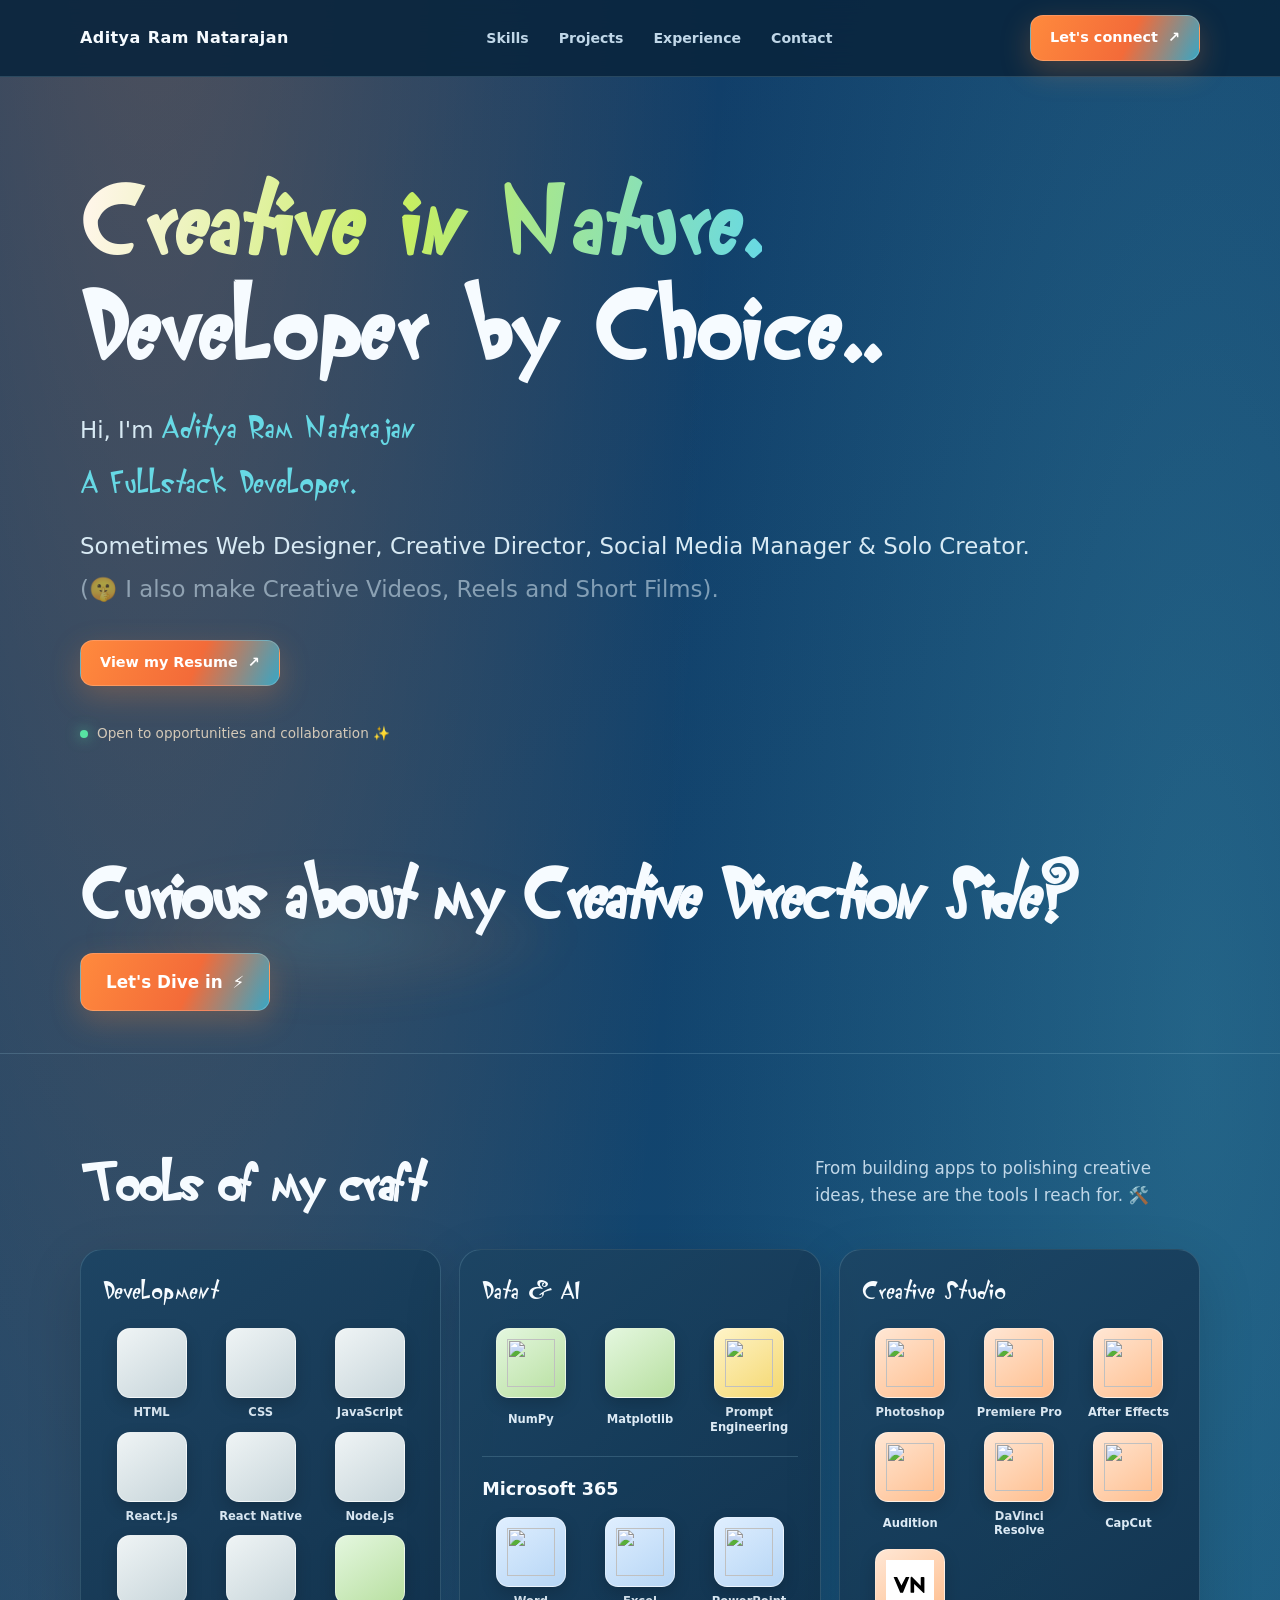
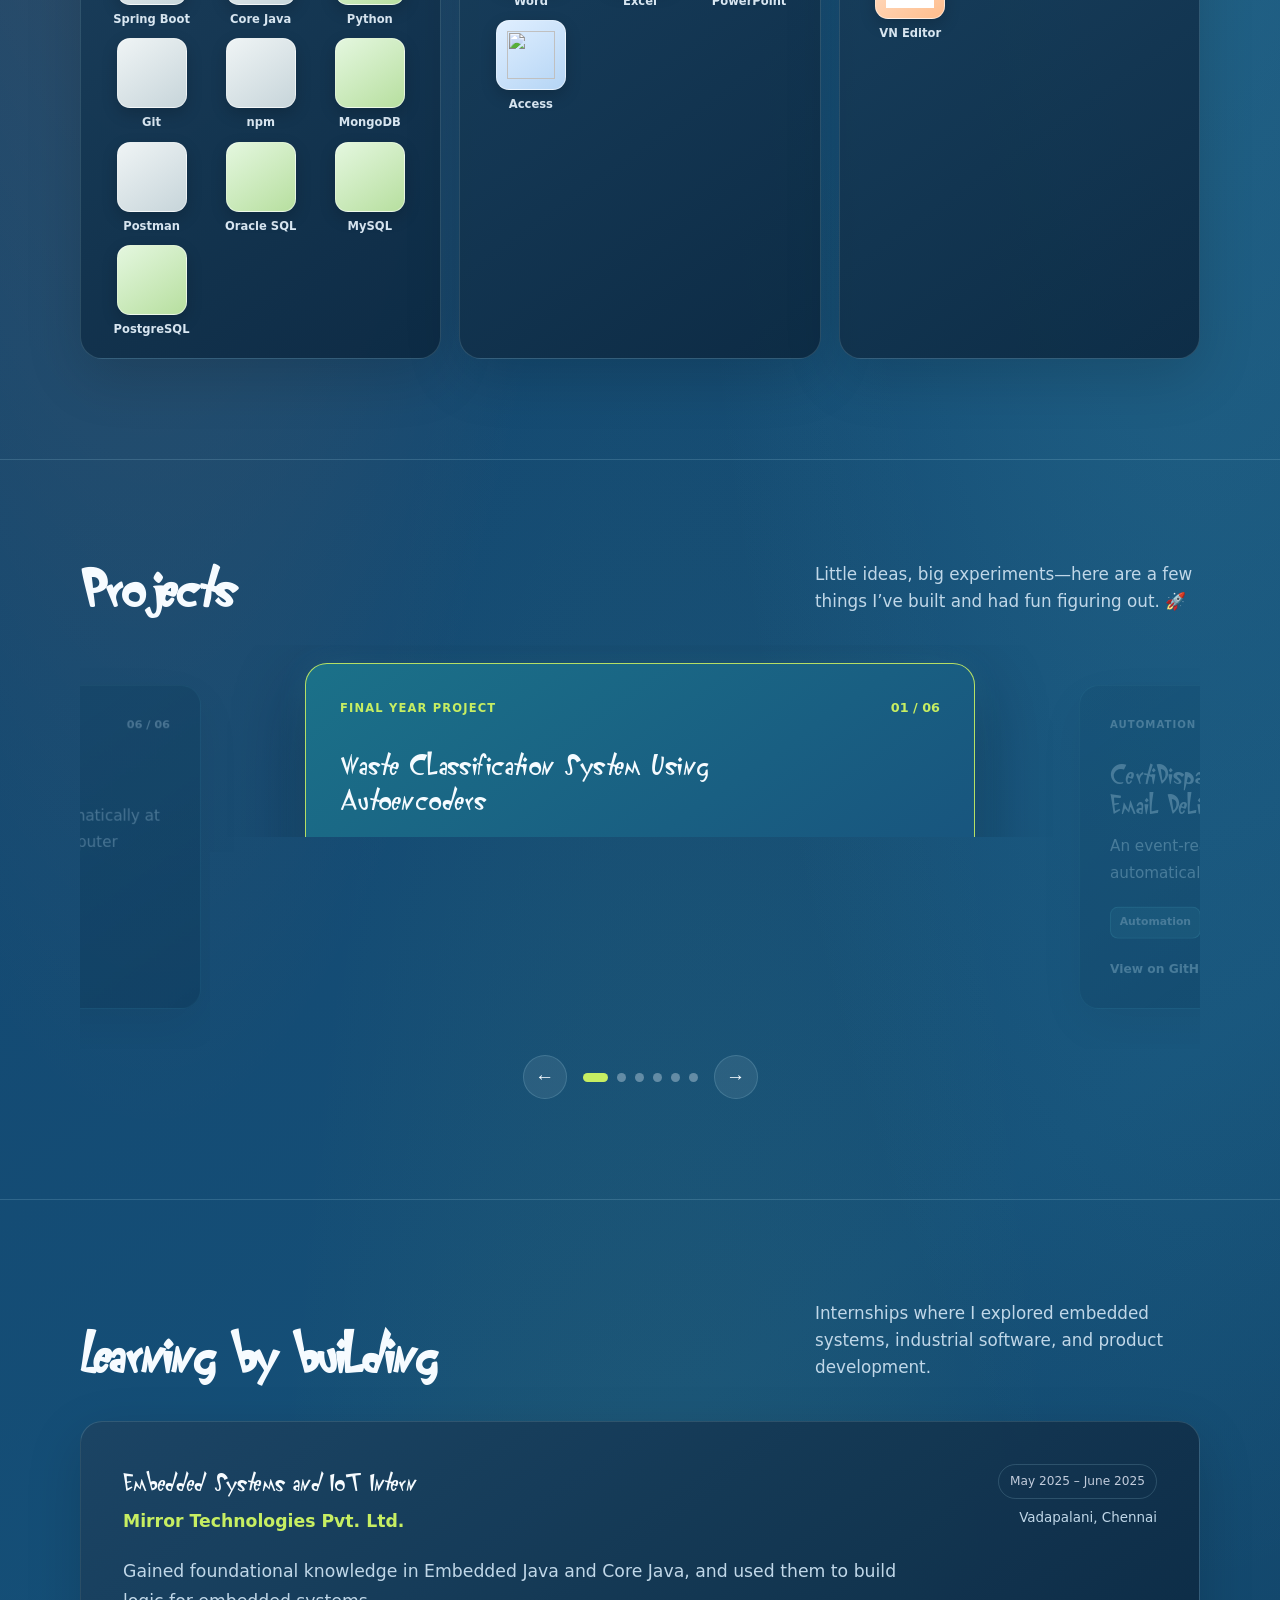
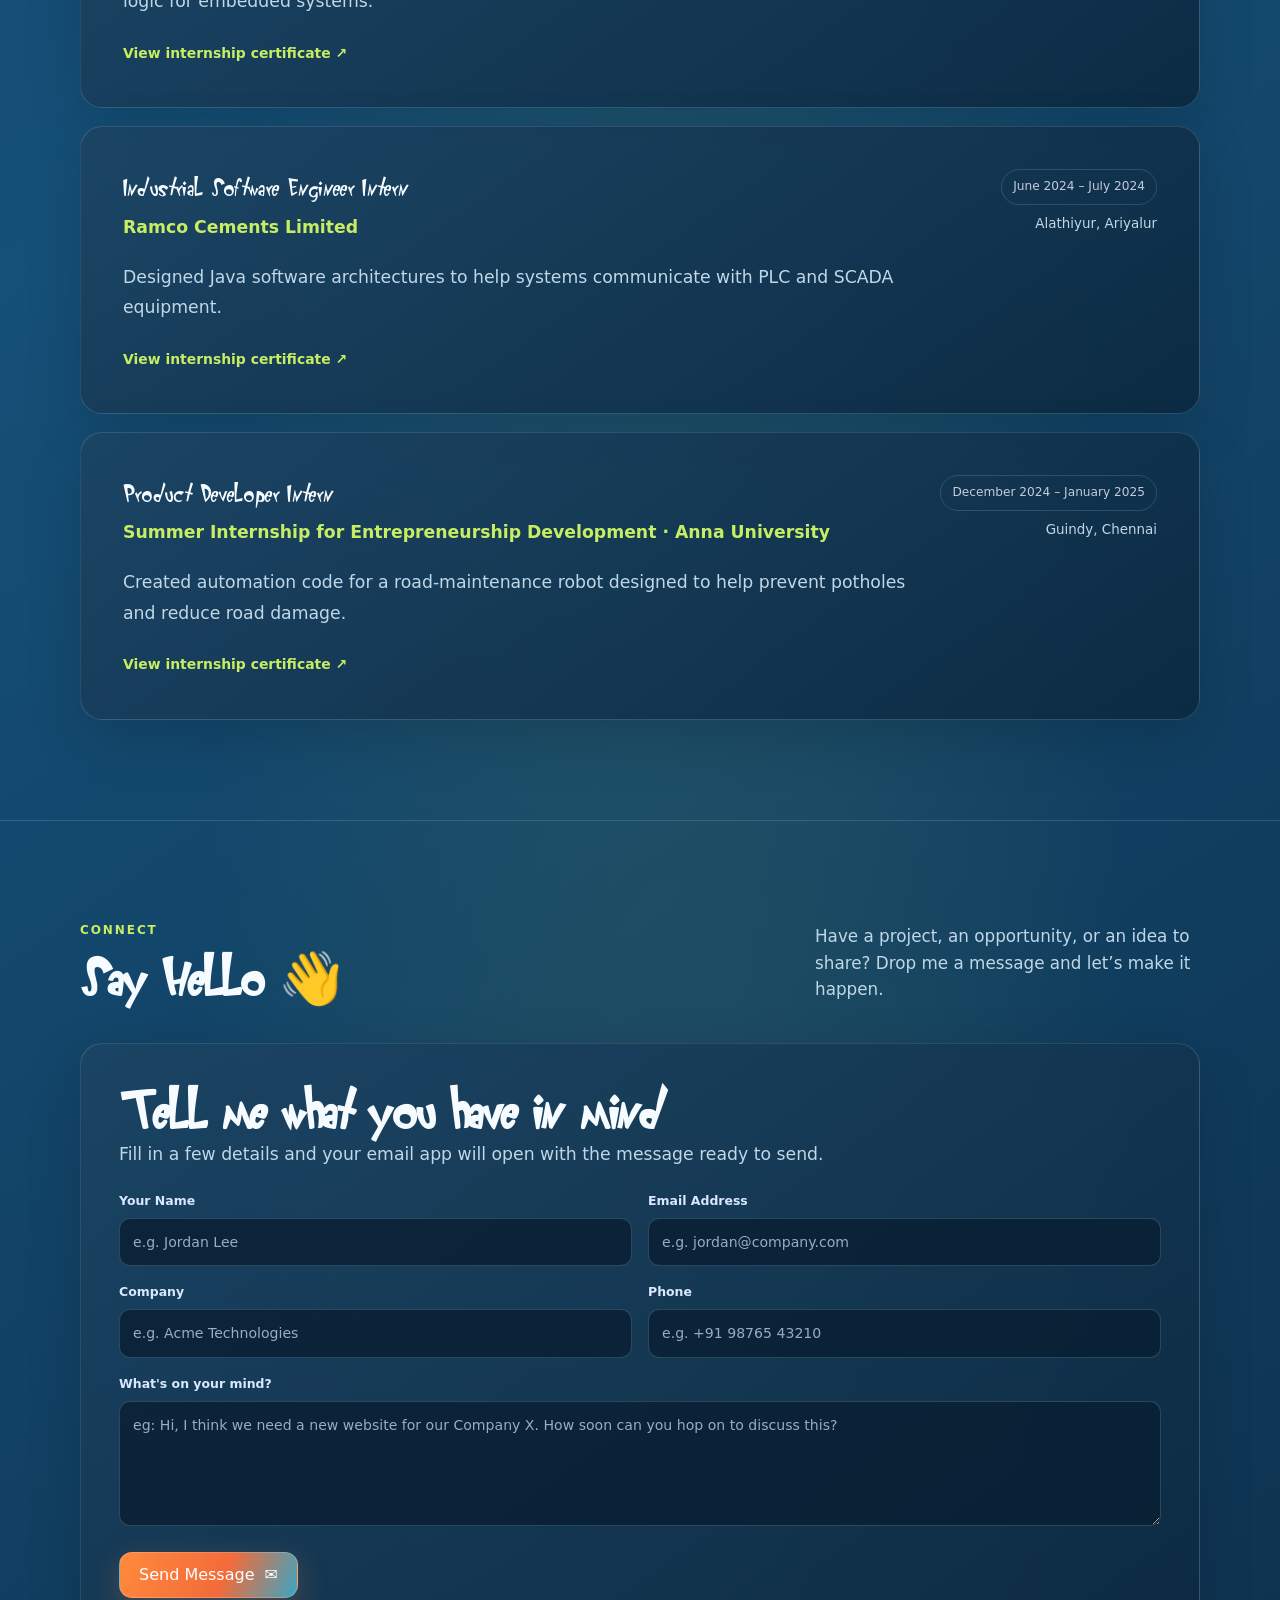
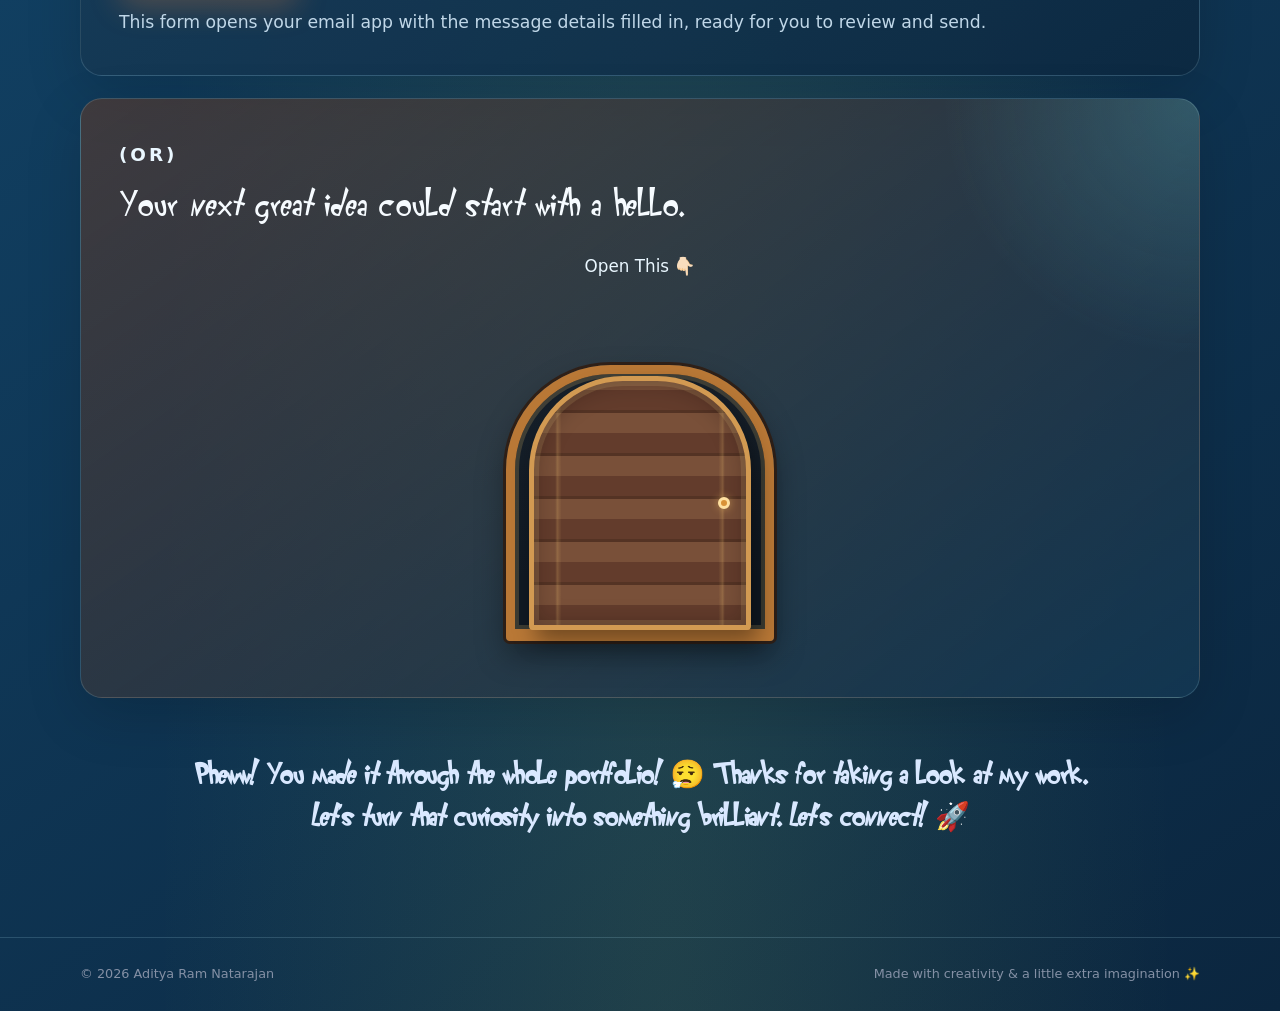
==== commit c12932cb: "Fix duplicate viewport meta tag in index.html for optimised view in mobile Removed duplicate viewpor" ====
--- a/index.html
+++ b/index.html
@@ -5,6 +5,7 @@
   <meta name="viewport" content="width=device-width, initial-scale=1.0">
   <meta name="theme-color" content="#103b66">
   <meta name="description" content="Aditya Ram Natarajan's portfolio: creative work, developer projects, skills, experience, and contact information.">
+  <meta name="viewport" content="width=device-width, initial-scale=1.0">
   <title>About Me | Aditya Ram Natarajan</title>
   <link rel="preconnect" href="https://api.fontshare.com">
   <link href="https://api.fontshare.com/v2/css?f[]=clash-display@400,500,600,700,800&display=swap" rel="stylesheet">
